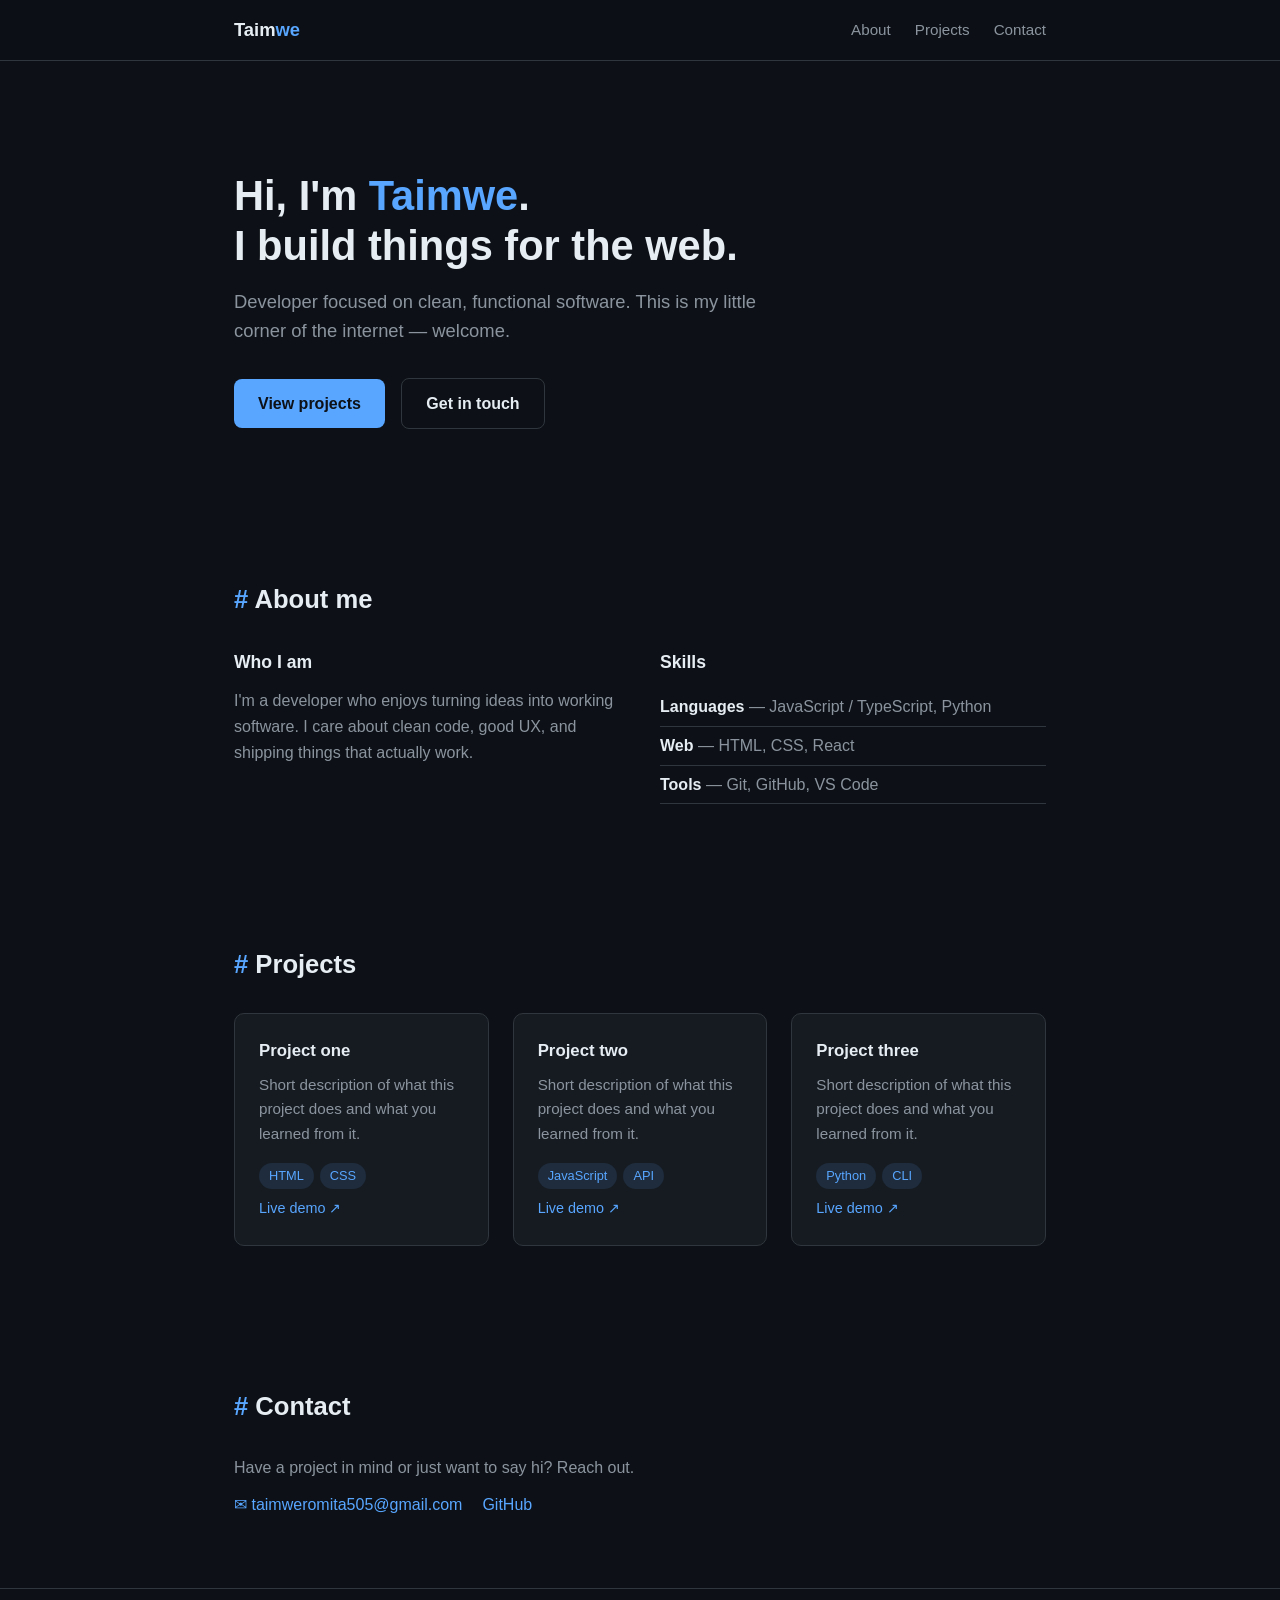
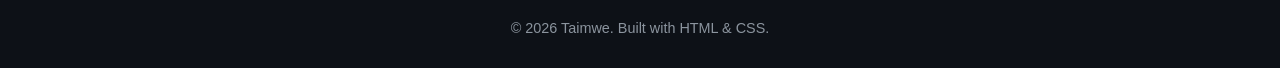
==== index.html @ 0983072d "Fix GitHub profile link and docs for actual account" ====
<!DOCTYPE html>
<html lang="en">
<head>
  <meta charset="UTF-8">
  <meta name="viewport" content="width=device-width, initial-scale=1.0">
  <title>Taimwe — Developer Portfolio</title>
  <meta name="description" content="Portfolio of Taimwe, a developer.">
  <style>
    :root {
      --bg: #0d1117;
      --bg-soft: #161b22;
      --fg: #e6edf3;
      --muted: #8b949e;
      --accent: #58a6ff;
      --border: #30363d;
    }
    * { margin: 0; padding: 0; box-sizing: border-box; }
    html { scroll-behavior: smooth; }
    body {
      background: var(--bg);
      color: var(--fg);
      font-family: -apple-system, BlinkMacSystemFont, "Segoe UI", Roboto, Helvetica, Arial, sans-serif;
      line-height: 1.6;
    }
    .container { max-width: 860px; margin: 0 auto; padding: 0 24px; }

    /* Nav */
    nav {
      position: sticky; top: 0; z-index: 10;
      background: rgba(13, 17, 23, 0.85);
      backdrop-filter: blur(8px);
      border-bottom: 1px solid var(--border);
    }
    nav .container { display: flex; align-items: center; justify-content: space-between; height: 60px; }
    .logo { font-weight: 700; font-size: 1.15rem; color: var(--fg); text-decoration: none; }
    .logo span { color: var(--accent); }
    nav ul { list-style: none; display: flex; gap: 24px; }
    nav a { color: var(--muted); text-decoration: none; font-size: 0.95rem; transition: color 0.2s; }
    nav a:hover { color: var(--fg); }

    /* Hero */
    header.hero { padding: 110px 0 80px; }
    .hero h1 { font-size: 2.6rem; line-height: 1.2; margin-bottom: 16px; }
    .hero h1 span { color: var(--accent); }
    .hero p { color: var(--muted); font-size: 1.15rem; max-width: 560px; margin-bottom: 32px; }
    .btn {
      display: inline-block; padding: 12px 24px; border-radius: 8px;
      text-decoration: none; font-weight: 600; transition: all 0.2s;
    }
    .btn-primary { background: var(--accent); color: #0d1117; }
    .btn-primary:hover { background: #79c0ff; }
    .btn-ghost { border: 1px solid var(--border); color: var(--fg); margin-left: 12px; }
    .btn-ghost:hover { border-color: var(--muted); }

    /* Sections */
    section { padding: 70px 0; }
    section h2 { font-size: 1.6rem; margin-bottom: 28px; }
    section h2 span { color: var(--accent); }
    .muted { color: var(--muted); }

    .about-grid { display: grid; grid-template-columns: 1fr 1fr; gap: 40px; }
    .about-grid h3 { font-size: 1.1rem; margin-bottom: 12px; }
    .about-grid ul { list-style: none; }
    .about-grid li { padding: 6px 0; border-bottom: 1px solid var(--border); color: var(--muted); }
    .about-grid li b { color: var(--fg); font-weight: 600; }

    /* Projects */
    .projects { display: grid; grid-template-columns: repeat(auto-fit, minmax(250px, 1fr)); gap: 24px; }
    .card {
      background: var(--bg-soft); border: 1px solid var(--border);
      border-radius: 10px; padding: 24px; transition: border-color 0.2s, transform 0.2s;
    }
    .card:hover { border-color: var(--accent); transform: translateY(-3px); }
    .card h3 { margin-bottom: 8px; font-size: 1.05rem; }
    .card p { color: var(--muted); font-size: 0.95rem; margin-bottom: 16px; }
    .tag {
      display: inline-block; padding: 3px 10px; margin: 0 6px 6px 0;
      background: rgba(88, 166, 255, 0.12); color: var(--accent);
      border-radius: 999px; font-size: 0.8rem;
    }
    .card a { color: var(--accent); text-decoration: none; font-size: 0.9rem; }
    .card a:hover { text-decoration: underline; }

    /* Contact */
    .contact-links { display: flex; flex-wrap: wrap; gap: 20px; margin-top: 8px; }
    .contact-links a { color: var(--accent); text-decoration: none; }
    .contact-links a:hover { text-decoration: underline; }

    footer { border-top: 1px solid var(--border); padding: 28px 0; text-align: center; color: var(--muted); font-size: 0.9rem; }

    @media (max-width: 640px) {
      .hero h1 { font-size: 2rem; }
      .about-grid { grid-template-columns: 1fr; }
      nav ul { gap: 16px; }
    }
  </style>
</head>
<body>

  <nav>
    <div class="container">
      <a class="logo" href="#">Taim<span>we</span></a>
      <ul>
        <li><a href="#about">About</a></li>
        <li><a href="#projects">Projects</a></li>
        <li><a href="#contact">Contact</a></li>
      </ul>
    </div>
  </nav>

  <header class="hero">
    <div class="container">
      <h1>Hi, I'm <span>Taimwe</span>.<br>I build things for the web.</h1>
      <p>Developer focused on clean, functional software. This is my little corner of the internet — welcome.</p>
      <a class="btn btn-primary" href="#projects">View projects</a>
      <a class="btn btn-ghost" href="#contact">Get in touch</a>
    </div>
  </header>

  <section id="about">
    <div class="container">
      <h2><span>#</span> About me</h2>
      <div class="about-grid">
        <div>
          <h3>Who I am</h3>
          <!-- TODO: replace with a short intro about yourself -->
          <p class="muted">I'm a developer who enjoys turning ideas into working software. I care about clean code, good UX, and shipping things that actually work.</p>
        </div>
        <div>
          <h3>Skills</h3>
          <!-- TODO: replace with your real skills -->
          <ul>
            <li><b>Languages</b> — JavaScript / TypeScript, Python</li>
            <li><b>Web</b> — HTML, CSS, React</li>
            <li><b>Tools</b> — Git, GitHub, VS Code</li>
          </ul>
        </div>
      </div>
    </div>
  </section>

  <section id="projects">
    <div class="container">
      <h2><span>#</span> Projects</h2>
      <div class="projects">
        <!-- TODO: replace with your real projects -->
        <div class="card">
          <h3>Project one</h3>
          <p>Short description of what this project does and what you learned from it.</p>
          <div><span class="tag">HTML</span><span class="tag">CSS</span></div>
          <a href="#" target="_blank">Live demo ↗</a>
        </div>
        <div class="card">
          <h3>Project two</h3>
          <p>Short description of what this project does and what you learned from it.</p>
          <div><span class="tag">JavaScript</span><span class="tag">API</span></div>
          <a href="#" target="_blank">Live demo ↗</a>
        </div>
        <div class="card">
          <h3>Project three</h3>
          <p>Short description of what this project does and what you learned from it.</p>
          <div><span class="tag">Python</span><span class="tag">CLI</span></div>
          <a href="#" target="_blank">Live demo ↗</a>
        </div>
      </div>
    </div>
  </section>

  <section id="contact">
    <div class="container">
      <h2><span>#</span> Contact</h2>
      <p class="muted" style="margin-bottom: 12px;">Have a project in mind or just want to say hi? Reach out.</p>
      <div class="contact-links">
        <a href="mailto:taimweromita505@gmail.com">✉ taimweromita505@gmail.com</a>
        <a href="https://github.com/taimweromita505-source" target="_blank">GitHub</a>
      </div>
    </div>
  </section>

  <footer>
    <div class="container">© <span id="year"></span> Taimwe. Built with HTML & CSS.</div>
  </footer>

  <script>
    document.getElementById("year").textContent = new Date().getFullYear();
  </script>
</body>
</html>
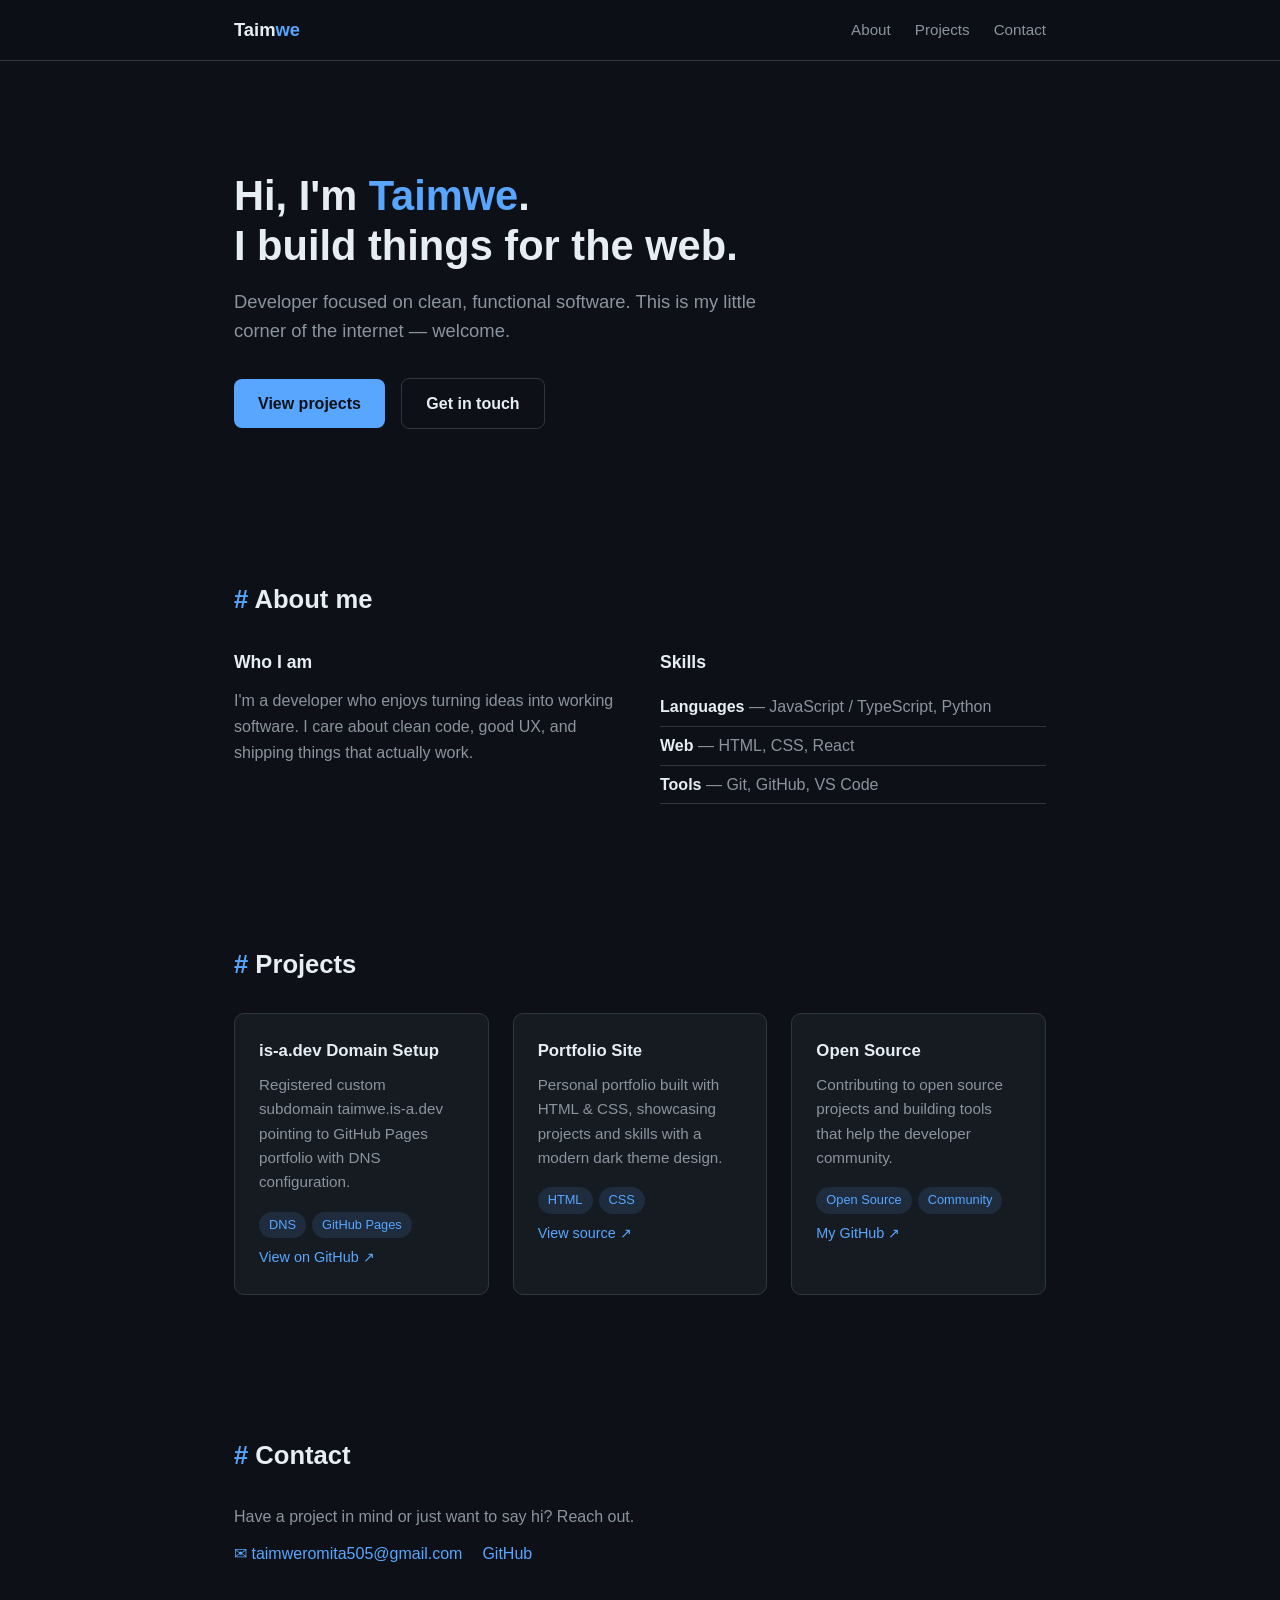
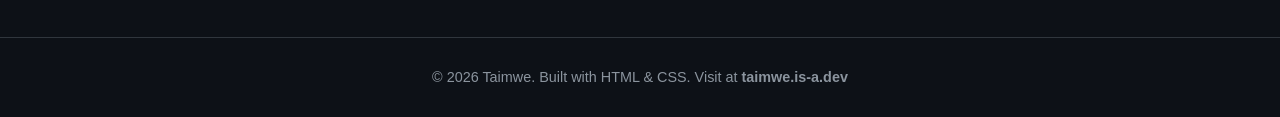
==== commit b4cca7ff: "Update portfolio with personalized content and projects" ====
--- a/index.html
+++ b/index.html
@@ -123,12 +123,10 @@
       <div class="about-grid">
         <div>
           <h3>Who I am</h3>
-          <!-- TODO: replace with a short intro about yourself -->
           <p class="muted">I'm a developer who enjoys turning ideas into working software. I care about clean code, good UX, and shipping things that actually work.</p>
         </div>
         <div>
           <h3>Skills</h3>
-          <!-- TODO: replace with your real skills -->
           <ul>
             <li><b>Languages</b> — JavaScript / TypeScript, Python</li>
             <li><b>Web</b> — HTML, CSS, React</li>
@@ -143,24 +141,23 @@
     <div class="container">
       <h2><span>#</span> Projects</h2>
       <div class="projects">
-        <!-- TODO: replace with your real projects -->
         <div class="card">
-          <h3>Project one</h3>
-          <p>Short description of what this project does and what you learned from it.</p>
-          <div><span class="tag">HTML</span><span class="tag">CSS</span></div>
-          <a href="#" target="_blank">Live demo ↗</a>
+          <h3>is-a.dev Domain Setup</h3>
+          <p>Registered custom subdomain taimwe.is-a.dev pointing to GitHub Pages portfolio with DNS configuration.</p>
+          <div><span class="tag">DNS</span><span class="tag">GitHub Pages</span></div>
+          <a href="https://github.com/is-a-dev/register" target="_blank">View on GitHub ↗</a>
         </div>
         <div class="card">
-          <h3>Project two</h3>
-          <p>Short description of what this project does and what you learned from it.</p>
-          <div><span class="tag">JavaScript</span><span class="tag">API</span></div>
-          <a href="#" target="_blank">Live demo ↗</a>
+          <h3>Portfolio Site</h3>
+          <p>Personal portfolio built with HTML & CSS, showcasing projects and skills with a modern dark theme design.</p>
+          <div><span class="tag">HTML</span><span class="tag">CSS</span></div>
+          <a href="https://github.com/taimweromita505-source/taimweromita505-source.github.io" target="_blank">View source ↗</a>
         </div>
         <div class="card">
-          <h3>Project three</h3>
-          <p>Short description of what this project does and what you learned from it.</p>
-          <div><span class="tag">Python</span><span class="tag">CLI</span></div>
-          <a href="#" target="_blank">Live demo ↗</a>
+          <h3>Open Source</h3>
+          <p>Contributing to open source projects and building tools that help the developer community.</p>
+          <div><span class="tag">Open Source</span><span class="tag">Community</span></div>
+          <a href="https://github.com/taimweromita505-source" target="_blank">My GitHub ↗</a>
         </div>
       </div>
     </div>
@@ -178,7 +175,7 @@
   </section>
 
   <footer>
-    <div class="container">© <span id="year"></span> Taimwe. Built with HTML & CSS.</div>
+    <div class="container">© <span id="year"></span> Taimwe. Built with HTML & CSS. Visit at <strong>taimwe.is-a.dev</strong></div>
   </footer>
 
   <script>
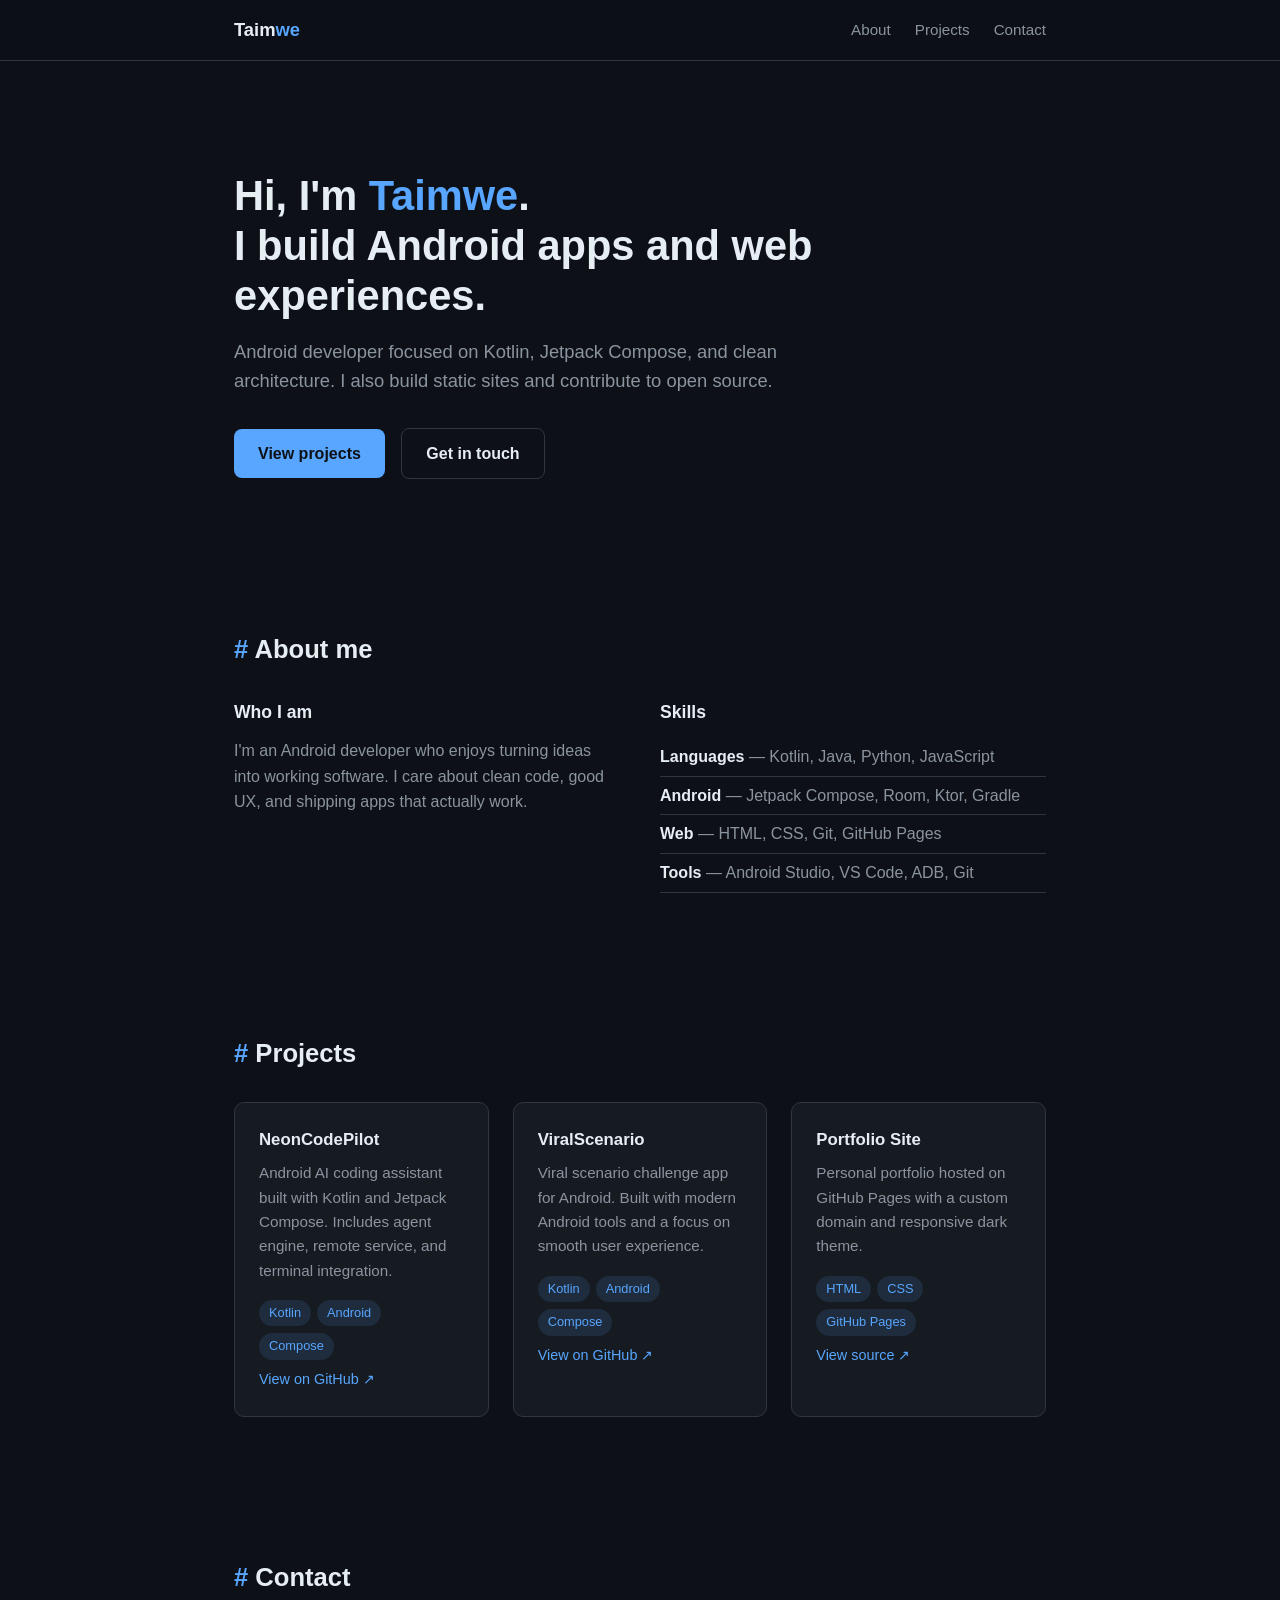
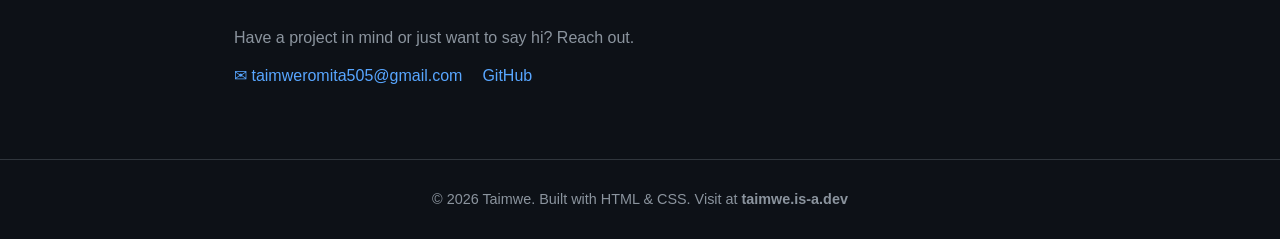
==== commit d5dd5673: "Update portfolio with real content" ====
--- a/index.html
+++ b/index.html
@@ -4,7 +4,7 @@
   <meta charset="UTF-8">
   <meta name="viewport" content="width=device-width, initial-scale=1.0">
   <title>Taimwe — Developer Portfolio</title>
-  <meta name="description" content="Portfolio of Taimwe, a developer.">
+  <meta name="description" content="Portfolio of Taimwe, an Android and web developer.">
   <style>
     :root {
       --bg: #0d1117;
@@ -110,8 +110,8 @@
 
   <header class="hero">
     <div class="container">
-      <h1>Hi, I'm <span>Taimwe</span>.<br>I build things for the web.</h1>
-      <p>Developer focused on clean, functional software. This is my little corner of the internet — welcome.</p>
+      <h1>Hi, I'm <span>Taimwe</span>.<br>I build Android apps and web experiences.</h1>
+      <p>Android developer focused on Kotlin, Jetpack Compose, and clean architecture. I also build static sites and contribute to open source.</p>
       <a class="btn btn-primary" href="#projects">View projects</a>
       <a class="btn btn-ghost" href="#contact">Get in touch</a>
     </div>
@@ -123,14 +123,15 @@
       <div class="about-grid">
         <div>
           <h3>Who I am</h3>
-          <p class="muted">I'm a developer who enjoys turning ideas into working software. I care about clean code, good UX, and shipping things that actually work.</p>
+          <p class="muted">I'm an Android developer who enjoys turning ideas into working software. I care about clean code, good UX, and shipping apps that actually work.</p>
         </div>
         <div>
           <h3>Skills</h3>
           <ul>
-            <li><b>Languages</b> — JavaScript / TypeScript, Python</li>
-            <li><b>Web</b> — HTML, CSS, React</li>
-            <li><b>Tools</b> — Git, GitHub, VS Code</li>
+            <li><b>Languages</b> — Kotlin, Java, Python, JavaScript</li>
+            <li><b>Android</b> — Jetpack Compose, Room, Ktor, Gradle</li>
+            <li><b>Web</b> — HTML, CSS, Git, GitHub Pages</li>
+            <li><b>Tools</b> — Android Studio, VS Code, ADB, Git</li>
           </ul>
         </div>
       </div>
@@ -142,22 +143,22 @@
       <h2><span>#</span> Projects</h2>
       <div class="projects">
         <div class="card">
-          <h3>is-a.dev Domain Setup</h3>
-          <p>Registered custom subdomain taimwe.is-a.dev pointing to GitHub Pages portfolio with DNS configuration.</p>
-          <div><span class="tag">DNS</span><span class="tag">GitHub Pages</span></div>
-          <a href="https://github.com/is-a-dev/register" target="_blank">View on GitHub ↗</a>
+          <h3>NeonCodePilot</h3>
+          <p>Android AI coding assistant built with Kotlin and Jetpack Compose. Includes agent engine, remote service, and terminal integration.</p>
+          <div><span class="tag">Kotlin</span><span class="tag">Android</span><span class="tag">Compose</span></div>
+          <a href="https://github.com/taimweromita505-source/NeonCodePilot" target="_blank">View on GitHub ↗</a>
+        </div>
+        <div class="card">
+          <h3>ViralScenario</h3>
+          <p>Viral scenario challenge app for Android. Built with modern Android tools and a focus on smooth user experience.</p>
+          <div><span class="tag">Kotlin</span><span class="tag">Android</span><span class="tag">Compose</span></div>
+          <a href="https://github.com/taimweromita505-source/ViralScenario" target="_blank">View on GitHub ↗</a>
         </div>
         <div class="card">
           <h3>Portfolio Site</h3>
-          <p>Personal portfolio built with HTML & CSS, showcasing projects and skills with a modern dark theme design.</p>
-          <div><span class="tag">HTML</span><span class="tag">CSS</span></div>
+          <p>Personal portfolio hosted on GitHub Pages with a custom domain and responsive dark theme.</p>
+          <div><span class="tag">HTML</span><span class="tag">CSS</span><span class="tag">GitHub Pages</span></div>
           <a href="https://github.com/taimweromita505-source/taimweromita505-source.github.io" target="_blank">View source ↗</a>
-        </div>
-        <div class="card">
-          <h3>Open Source</h3>
-          <p>Contributing to open source projects and building tools that help the developer community.</p>
-          <div><span class="tag">Open Source</span><span class="tag">Community</span></div>
-          <a href="https://github.com/taimweromita505-source" target="_blank">My GitHub ↗</a>
         </div>
       </div>
     </div>
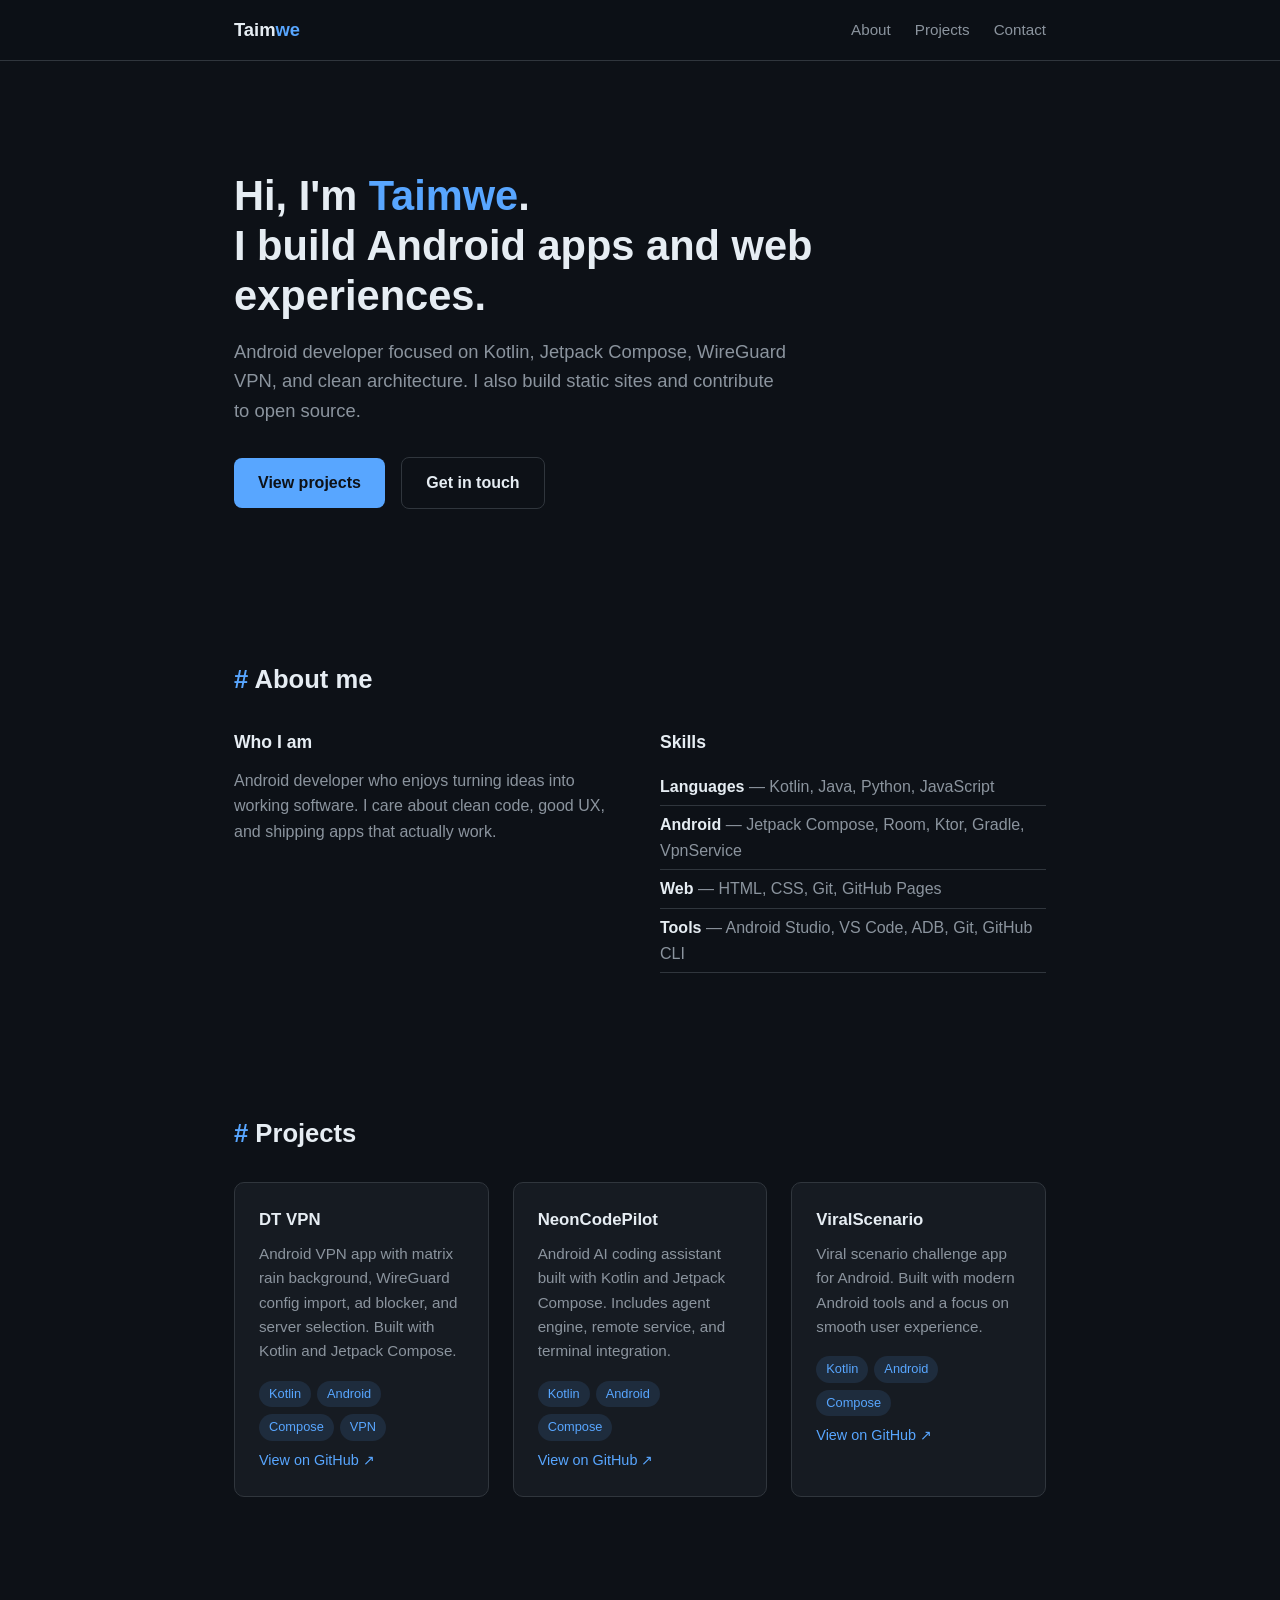
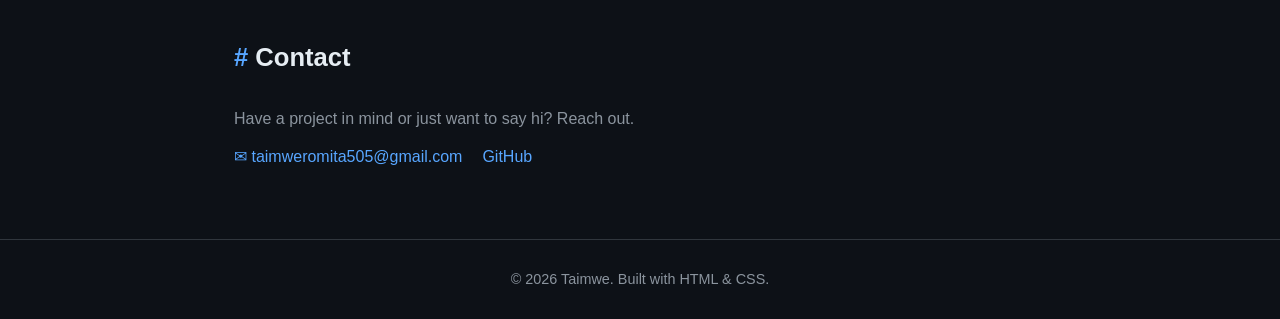
==== commit 47dcc144: "Update index.html with real projects and info" ====
--- a/index.html
+++ b/index.html
@@ -4,7 +4,7 @@
   <meta charset="UTF-8">
   <meta name="viewport" content="width=device-width, initial-scale=1.0">
   <title>Taimwe — Developer Portfolio</title>
-  <meta name="description" content="Portfolio of Taimwe, an Android and web developer.">
+  <meta name="description" content="Portfolio of Taimwe, an Android developer focused on Kotlin, Jetpack Compose, and modern Android apps.">
   <style>
     :root {
       --bg: #0d1117;
@@ -24,7 +24,6 @@
     }
     .container { max-width: 860px; margin: 0 auto; padding: 0 24px; }
 
-    /* Nav */
     nav {
       position: sticky; top: 0; z-index: 10;
       background: rgba(13, 17, 23, 0.85);
@@ -38,7 +37,6 @@
     nav a { color: var(--muted); text-decoration: none; font-size: 0.95rem; transition: color 0.2s; }
     nav a:hover { color: var(--fg); }
 
-    /* Hero */
     header.hero { padding: 110px 0 80px; }
     .hero h1 { font-size: 2.6rem; line-height: 1.2; margin-bottom: 16px; }
     .hero h1 span { color: var(--accent); }
@@ -52,7 +50,6 @@
     .btn-ghost { border: 1px solid var(--border); color: var(--fg); margin-left: 12px; }
     .btn-ghost:hover { border-color: var(--muted); }
 
-    /* Sections */
     section { padding: 70px 0; }
     section h2 { font-size: 1.6rem; margin-bottom: 28px; }
     section h2 span { color: var(--accent); }
@@ -64,7 +61,6 @@
     .about-grid li { padding: 6px 0; border-bottom: 1px solid var(--border); color: var(--muted); }
     .about-grid li b { color: var(--fg); font-weight: 600; }
 
-    /* Projects */
     .projects { display: grid; grid-template-columns: repeat(auto-fit, minmax(250px, 1fr)); gap: 24px; }
     .card {
       background: var(--bg-soft); border: 1px solid var(--border);
@@ -81,7 +77,6 @@
     .card a { color: var(--accent); text-decoration: none; font-size: 0.9rem; }
     .card a:hover { text-decoration: underline; }
 
-    /* Contact */
     .contact-links { display: flex; flex-wrap: wrap; gap: 20px; margin-top: 8px; }
     .contact-links a { color: var(--accent); text-decoration: none; }
     .contact-links a:hover { text-decoration: underline; }
@@ -111,7 +106,7 @@
   <header class="hero">
     <div class="container">
       <h1>Hi, I'm <span>Taimwe</span>.<br>I build Android apps and web experiences.</h1>
-      <p>Android developer focused on Kotlin, Jetpack Compose, and clean architecture. I also build static sites and contribute to open source.</p>
+      <p>Android developer focused on Kotlin, Jetpack Compose, WireGuard VPN, and clean architecture. I also build static sites and contribute to open source.</p>
       <a class="btn btn-primary" href="#projects">View projects</a>
       <a class="btn btn-ghost" href="#contact">Get in touch</a>
     </div>
@@ -123,15 +118,15 @@
       <div class="about-grid">
         <div>
           <h3>Who I am</h3>
-          <p class="muted">I'm an Android developer who enjoys turning ideas into working software. I care about clean code, good UX, and shipping apps that actually work.</p>
+          <p class="muted">Android developer who enjoys turning ideas into working software. I care about clean code, good UX, and shipping apps that actually work.</p>
         </div>
         <div>
           <h3>Skills</h3>
           <ul>
             <li><b>Languages</b> — Kotlin, Java, Python, JavaScript</li>
-            <li><b>Android</b> — Jetpack Compose, Room, Ktor, Gradle</li>
+            <li><b>Android</b> — Jetpack Compose, Room, Ktor, Gradle, VpnService</li>
             <li><b>Web</b> — HTML, CSS, Git, GitHub Pages</li>
-            <li><b>Tools</b> — Android Studio, VS Code, ADB, Git</li>
+            <li><b>Tools</b> — Android Studio, VS Code, ADB, Git, GitHub CLI</li>
           </ul>
         </div>
       </div>
@@ -143,6 +138,12 @@
       <h2><span>#</span> Projects</h2>
       <div class="projects">
         <div class="card">
+          <h3>DT VPN</h3>
+          <p>Android VPN app with matrix rain background, WireGuard config import, ad blocker, and server selection. Built with Kotlin and Jetpack Compose.</p>
+          <div><span class="tag">Kotlin</span><span class="tag">Android</span><span class="tag">Compose</span><span class="tag">VPN</span></div>
+          <a href="https://github.com/taimweromita505-source/dt-vpn" target="_blank">View on GitHub ↗</a>
+        </div>
+        <div class="card">
           <h3>NeonCodePilot</h3>
           <p>Android AI coding assistant built with Kotlin and Jetpack Compose. Includes agent engine, remote service, and terminal integration.</p>
           <div><span class="tag">Kotlin</span><span class="tag">Android</span><span class="tag">Compose</span></div>
@@ -153,12 +154,6 @@
           <p>Viral scenario challenge app for Android. Built with modern Android tools and a focus on smooth user experience.</p>
           <div><span class="tag">Kotlin</span><span class="tag">Android</span><span class="tag">Compose</span></div>
           <a href="https://github.com/taimweromita505-source/ViralScenario" target="_blank">View on GitHub ↗</a>
-        </div>
-        <div class="card">
-          <h3>Portfolio Site</h3>
-          <p>Personal portfolio hosted on GitHub Pages with a custom domain and responsive dark theme.</p>
-          <div><span class="tag">HTML</span><span class="tag">CSS</span><span class="tag">GitHub Pages</span></div>
-          <a href="https://github.com/taimweromita505-source/taimweromita505-source.github.io" target="_blank">View source ↗</a>
         </div>
       </div>
     </div>
@@ -176,11 +171,11 @@
   </section>
 
   <footer>
-    <div class="container">© <span id="year"></span> Taimwe. Built with HTML & CSS. Visit at <strong>taimwe.is-a.dev</strong></div>
+    <div class="container">© <span id="year"></span> Taimwe. Built with HTML & CSS.</div>
   </footer>
 
   <script>
     document.getElementById("year").textContent = new Date().getFullYear();
   </script>
 </body>
-</html>
+</html>
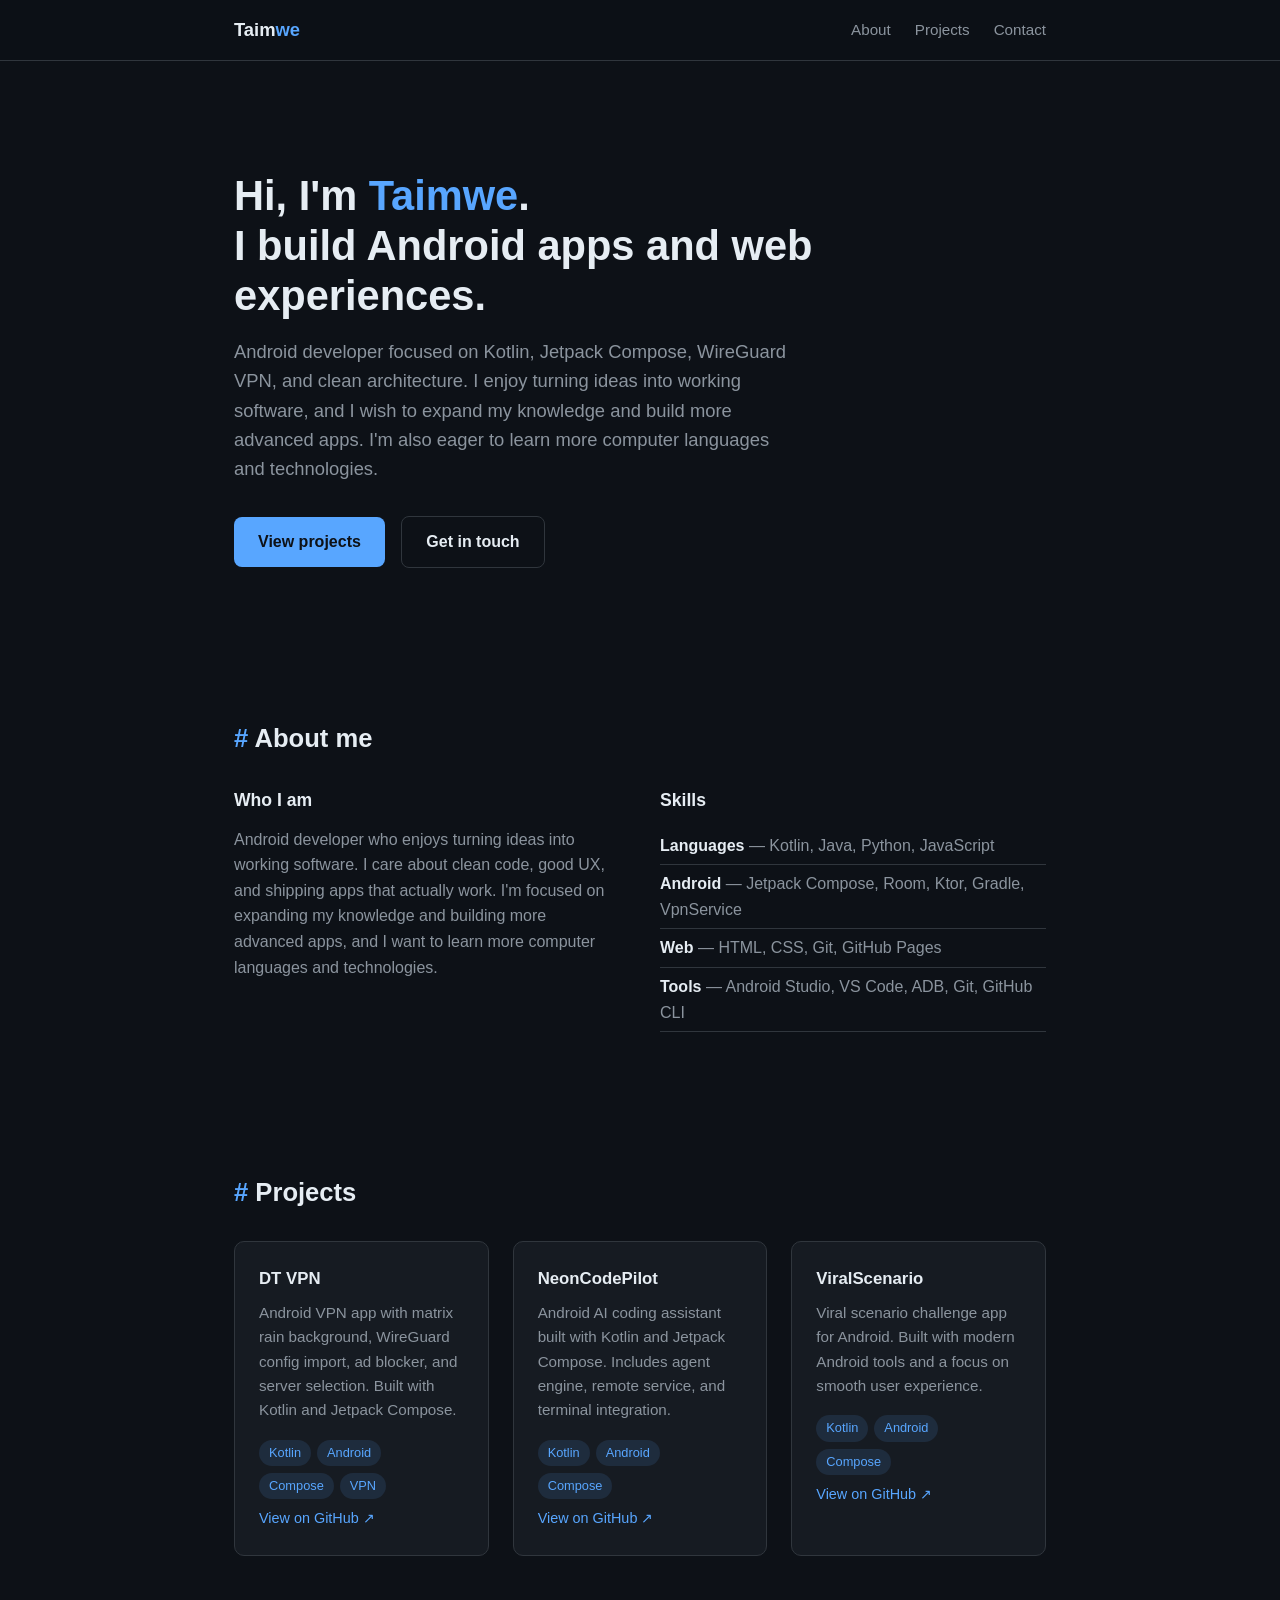
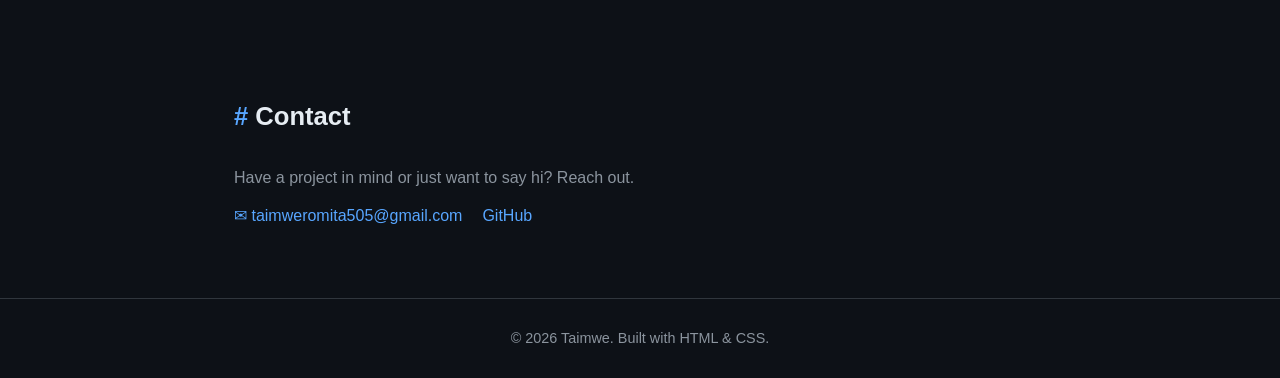
==== commit 60d55ced: "Update index.html with learning goals" ====
--- a/index.html
+++ b/index.html
@@ -106,7 +106,7 @@
   <header class="hero">
     <div class="container">
       <h1>Hi, I'm <span>Taimwe</span>.<br>I build Android apps and web experiences.</h1>
-      <p>Android developer focused on Kotlin, Jetpack Compose, WireGuard VPN, and clean architecture. I also build static sites and contribute to open source.</p>
+      <p>Android developer focused on Kotlin, Jetpack Compose, WireGuard VPN, and clean architecture. I enjoy turning ideas into working software, and I wish to expand my knowledge and build more advanced apps. I'm also eager to learn more computer languages and technologies.</p>
       <a class="btn btn-primary" href="#projects">View projects</a>
       <a class="btn btn-ghost" href="#contact">Get in touch</a>
     </div>
@@ -118,7 +118,7 @@
       <div class="about-grid">
         <div>
           <h3>Who I am</h3>
-          <p class="muted">Android developer who enjoys turning ideas into working software. I care about clean code, good UX, and shipping apps that actually work.</p>
+          <p class="muted">Android developer who enjoys turning ideas into working software. I care about clean code, good UX, and shipping apps that actually work. I'm focused on expanding my knowledge and building more advanced apps, and I want to learn more computer languages and technologies.</p>
         </div>
         <div>
           <h3>Skills</h3>
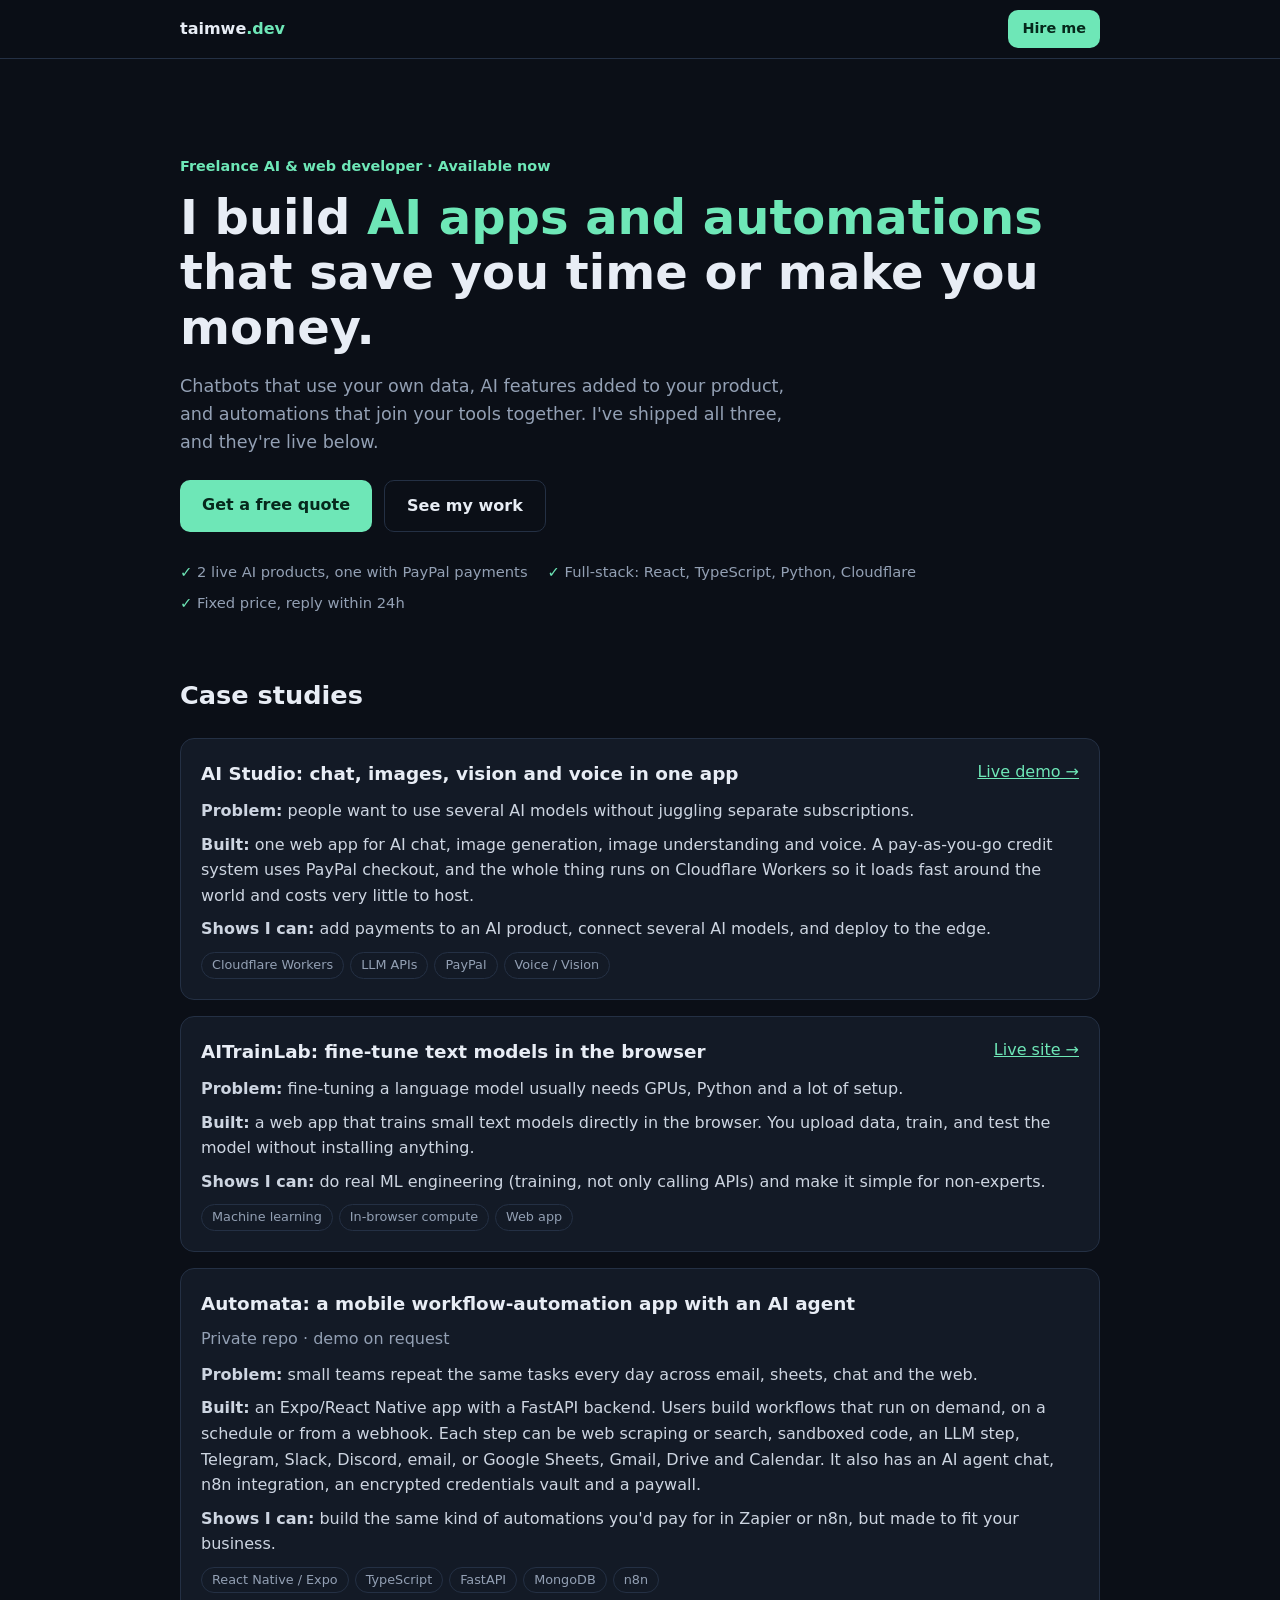
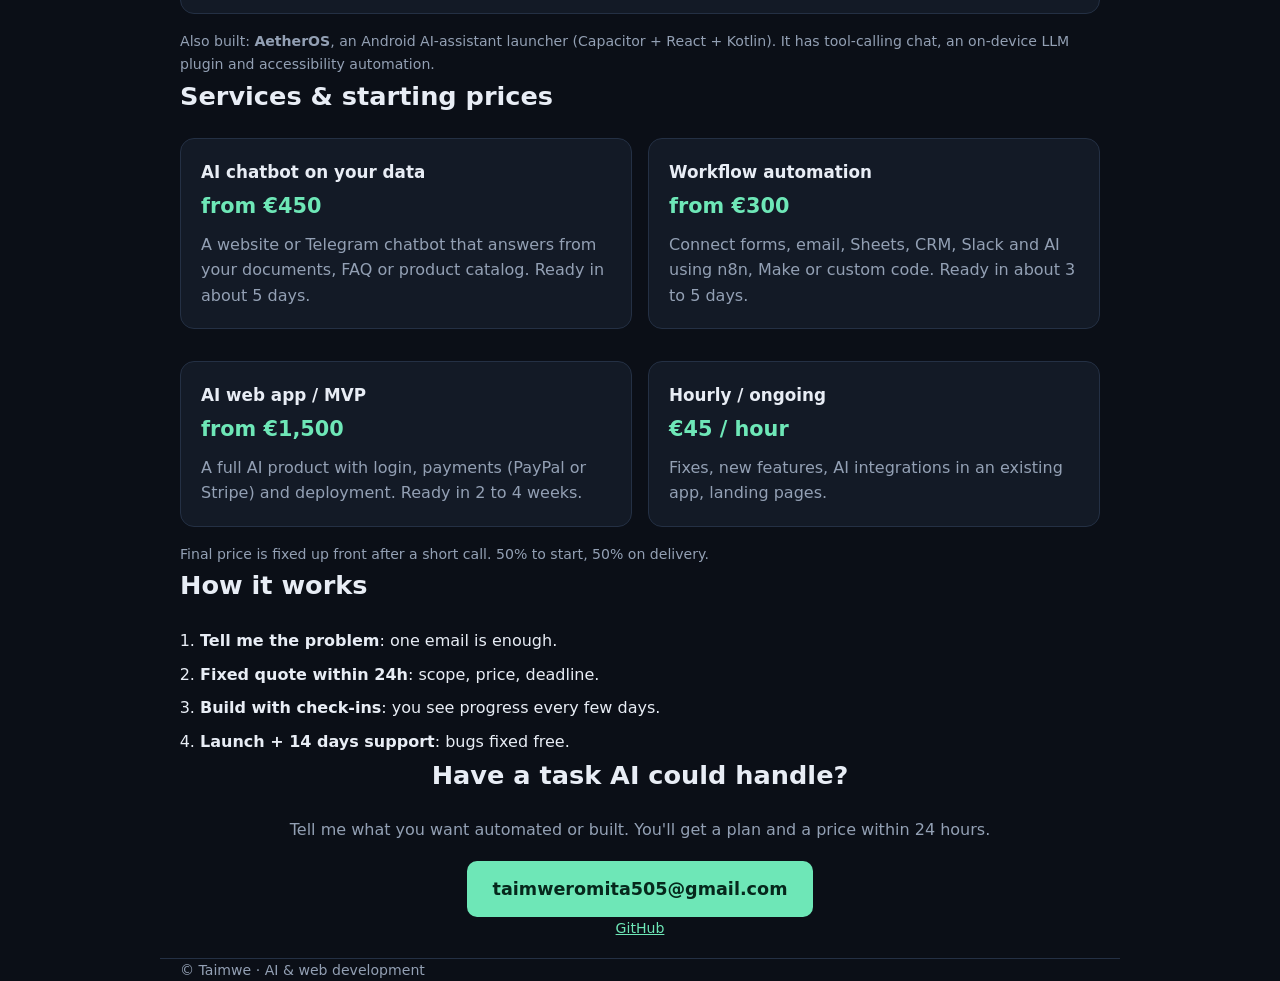
==== commit 5eccf69f: "New hire-me portfolio: AI apps and automations" ====
--- a/index.html
+++ b/index.html
@@ -1,181 +1,73 @@
 <!DOCTYPE html>
 <html lang="en">
 <head>
-  <meta charset="UTF-8">
-  <meta name="viewport" content="width=device-width, initial-scale=1.0">
-  <title>Taimwe — Developer Portfolio</title>
-  <meta name="description" content="Portfolio of Taimwe, an Android developer focused on Kotlin, Jetpack Compose, and modern Android apps.">
-  <style>
-    :root {
-      --bg: #0d1117;
-      --bg-soft: #161b22;
-      --fg: #e6edf3;
-      --muted: #8b949e;
-      --accent: #58a6ff;
-      --border: #30363d;
-    }
-    * { margin: 0; padding: 0; box-sizing: border-box; }
-    html { scroll-behavior: smooth; }
-    body {
-      background: var(--bg);
-      color: var(--fg);
-      font-family: -apple-system, BlinkMacSystemFont, "Segoe UI", Roboto, Helvetica, Arial, sans-serif;
-      line-height: 1.6;
-    }
-    .container { max-width: 860px; margin: 0 auto; padding: 0 24px; }
-
-    nav {
-      position: sticky; top: 0; z-index: 10;
-      background: rgba(13, 17, 23, 0.85);
-      backdrop-filter: blur(8px);
-      border-bottom: 1px solid var(--border);
-    }
-    nav .container { display: flex; align-items: center; justify-content: space-between; height: 60px; }
-    .logo { font-weight: 700; font-size: 1.15rem; color: var(--fg); text-decoration: none; }
-    .logo span { color: var(--accent); }
-    nav ul { list-style: none; display: flex; gap: 24px; }
-    nav a { color: var(--muted); text-decoration: none; font-size: 0.95rem; transition: color 0.2s; }
-    nav a:hover { color: var(--fg); }
-
-    header.hero { padding: 110px 0 80px; }
-    .hero h1 { font-size: 2.6rem; line-height: 1.2; margin-bottom: 16px; }
-    .hero h1 span { color: var(--accent); }
-    .hero p { color: var(--muted); font-size: 1.15rem; max-width: 560px; margin-bottom: 32px; }
-    .btn {
-      display: inline-block; padding: 12px 24px; border-radius: 8px;
-      text-decoration: none; font-weight: 600; transition: all 0.2s;
-    }
-    .btn-primary { background: var(--accent); color: #0d1117; }
-    .btn-primary:hover { background: #79c0ff; }
-    .btn-ghost { border: 1px solid var(--border); color: var(--fg); margin-left: 12px; }
-    .btn-ghost:hover { border-color: var(--muted); }
-
-    section { padding: 70px 0; }
-    section h2 { font-size: 1.6rem; margin-bottom: 28px; }
-    section h2 span { color: var(--accent); }
-    .muted { color: var(--muted); }
-
-    .about-grid { display: grid; grid-template-columns: 1fr 1fr; gap: 40px; }
-    .about-grid h3 { font-size: 1.1rem; margin-bottom: 12px; }
-    .about-grid ul { list-style: none; }
-    .about-grid li { padding: 6px 0; border-bottom: 1px solid var(--border); color: var(--muted); }
-    .about-grid li b { color: var(--fg); font-weight: 600; }
-
-    .projects { display: grid; grid-template-columns: repeat(auto-fit, minmax(250px, 1fr)); gap: 24px; }
-    .card {
-      background: var(--bg-soft); border: 1px solid var(--border);
-      border-radius: 10px; padding: 24px; transition: border-color 0.2s, transform 0.2s;
-    }
-    .card:hover { border-color: var(--accent); transform: translateY(-3px); }
-    .card h3 { margin-bottom: 8px; font-size: 1.05rem; }
-    .card p { color: var(--muted); font-size: 0.95rem; margin-bottom: 16px; }
-    .tag {
-      display: inline-block; padding: 3px 10px; margin: 0 6px 6px 0;
-      background: rgba(88, 166, 255, 0.12); color: var(--accent);
-      border-radius: 999px; font-size: 0.8rem;
-    }
-    .card a { color: var(--accent); text-decoration: none; font-size: 0.9rem; }
-    .card a:hover { text-decoration: underline; }
-
-    .contact-links { display: flex; flex-wrap: wrap; gap: 20px; margin-top: 8px; }
-    .contact-links a { color: var(--accent); text-decoration: none; }
-    .contact-links a:hover { text-decoration: underline; }
-
-    footer { border-top: 1px solid var(--border); padding: 28px 0; text-align: center; color: var(--muted); font-size: 0.9rem; }
-
-    @media (max-width: 640px) {
-      .hero h1 { font-size: 2rem; }
-      .about-grid { grid-template-columns: 1fr; }
-      nav ul { gap: 16px; }
-    }
-  </style>
+<meta charset="UTF-8">
+<meta name="viewport" content="width=device-width, initial-scale=1">
+<title>Taimwe — I build AI apps and automations</title>
+<meta name="description" content="Freelance AI and web developer. AI chatbots, AI-powered web apps, and workflow automations, delivered fast. Available for hire.">
+<meta property="og:title" content="Taimwe — I build AI apps and automations">
+<meta property="og:description" content="AI chatbots, AI web apps, and automations that save your team hours. Fixed prices, fast delivery.">
+<link rel="stylesheet" href="style.css">
 </head>
 <body>
+<nav><div class="wrap nav"><a href="#" class="logo">taimwe<span>.dev</span></a><a class="btn sm" href="#contact">Hire me</a></div></nav>
 
-  <nav>
-    <div class="container">
-      <a class="logo" href="#">Taim<span>we</span></a>
-      <ul>
-        <li><a href="#about">About</a></li>
-        <li><a href="#projects">Projects</a></li>
-        <li><a href="#contact">Contact</a></li>
-      </ul>
-    </div>
-  </nav>
+<header class="wrap hero">
+  <p class="tag">Freelance AI &amp; web developer · Available now</p>
+  <h1>I build <span>AI apps and automations</span> that save you time or make you money.</h1>
+  <p class="lead">Chatbots that use your own data, AI features added to your product, and automations that join your tools together. I've shipped all three, and they're live below.</p>
+  <div class="cta"><a class="btn" href="mailto:taimweromita505@gmail.com?subject=Project%20inquiry">Get a free quote</a><a class="btn ghost" href="#work">See my work</a></div>
+  <ul class="proof"><li>2 live AI products, one with PayPal payments</li><li>Full-stack: React, TypeScript, Python, Cloudflare</li><li>Fixed price, reply within 24h</li></ul>
+</header>
 
-  <header class="hero">
-    <div class="container">
-      <h1>Hi, I'm <span>Taimwe</span>.<br>I build Android apps and web experiences.</h1>
-      <p>Android developer focused on Kotlin, Jetpack Compose, WireGuard VPN, and clean architecture. I enjoy turning ideas into working software, and I wish to expand my knowledge and build more advanced apps. I'm also eager to learn more computer languages and technologies.</p>
-      <a class="btn btn-primary" href="#projects">View projects</a>
-      <a class="btn btn-ghost" href="#contact">Get in touch</a>
-    </div>
-  </header>
+<section id="work" class="wrap">
+  <h2>Case studies</h2>
+  <article class="case">
+    <div class="case-head"><h3>AI Studio: chat, images, vision and voice in one app</h3><a href="https://ai-video-production.taimweromita505.workers.dev" target="_blank" rel="noopener">Live demo →</a></div>
+    <p><b>Problem:</b> people want to use several AI models without juggling separate subscriptions.</p>
+    <p><b>Built:</b> one web app for AI chat, image generation, image understanding and voice. A pay-as-you-go credit system uses PayPal checkout, and the whole thing runs on Cloudflare Workers so it loads fast around the world and costs very little to host.</p>
+    <p><b>Shows I can:</b> add payments to an AI product, connect several AI models, and deploy to the edge.</p>
+    <ul class="chips"><li>Cloudflare Workers</li><li>LLM APIs</li><li>PayPal</li><li>Voice / Vision</li></ul>
+  </article>
+  <article class="case">
+    <div class="case-head"><h3>AITrainLab: fine-tune text models in the browser</h3><a href="https://aitrainlab.de" target="_blank" rel="noopener">Live site →</a></div>
+    <p><b>Problem:</b> fine-tuning a language model usually needs GPUs, Python and a lot of setup.</p>
+    <p><b>Built:</b> a web app that trains small text models directly in the browser. You upload data, train, and test the model without installing anything.</p>
+    <p><b>Shows I can:</b> do real ML engineering (training, not only calling APIs) and make it simple for non-experts.</p>
+    <ul class="chips"><li>Machine learning</li><li>In-browser compute</li><li>Web app</li></ul>
+  </article>
+  <article class="case">
+    <div class="case-head"><h3>Automata: a mobile workflow-automation app with an AI agent</h3><span class="muted">Private repo · demo on request</span></div>
+    <p><b>Problem:</b> small teams repeat the same tasks every day across email, sheets, chat and the web.</p>
+    <p><b>Built:</b> an Expo/React Native app with a FastAPI backend. Users build workflows that run on demand, on a schedule or from a webhook. Each step can be web scraping or search, sandboxed code, an LLM step, Telegram, Slack, Discord, email, or Google Sheets, Gmail, Drive and Calendar. It also has an AI agent chat, n8n integration, an encrypted credentials vault and a paywall.</p>
+    <p><b>Shows I can:</b> build the same kind of automations you'd pay for in Zapier or n8n, but made to fit your business.</p>
+    <ul class="chips"><li>React Native / Expo</li><li>TypeScript</li><li>FastAPI</li><li>MongoDB</li><li>n8n</li></ul>
+  </article>
+  <p class="muted small">Also built: <b>AetherOS</b>, an Android AI-assistant launcher (Capacitor + React + Kotlin). It has tool-calling chat, an on-device LLM plugin and accessibility automation.</p>
+</section>
 
-  <section id="about">
-    <div class="container">
-      <h2><span>#</span> About me</h2>
-      <div class="about-grid">
-        <div>
-          <h3>Who I am</h3>
-          <p class="muted">Android developer who enjoys turning ideas into working software. I care about clean code, good UX, and shipping apps that actually work. I'm focused on expanding my knowledge and building more advanced apps, and I want to learn more computer languages and technologies.</p>
-        </div>
-        <div>
-          <h3>Skills</h3>
-          <ul>
-            <li><b>Languages</b> — Kotlin, Java, Python, JavaScript</li>
-            <li><b>Android</b> — Jetpack Compose, Room, Ktor, Gradle, VpnService</li>
-            <li><b>Web</b> — HTML, CSS, Git, GitHub Pages</li>
-            <li><b>Tools</b> — Android Studio, VS Code, ADB, Git, GitHub CLI</li>
-          </ul>
-        </div>
-      </div>
-    </div>
-  </section>
+<section id="services" class="wrap">
+  <h2>Services &amp; starting prices</h2>
+  <div class="grid">
+    <div class="card"><h3>AI chatbot on your data</h3><p class="price">from €450</p><p>A website or Telegram chatbot that answers from your documents, FAQ or product catalog. Ready in about 5 days.</p></div>
+    <div class="card"><h3>Workflow automation</h3><p class="price">from €300</p><p>Connect forms, email, Sheets, CRM, Slack and AI using n8n, Make or custom code. Ready in about 3 to 5 days.</p></div>
+    <div class="card"><h3>AI web app / MVP</h3><p class="price">from €1,500</p><p>A full AI product with login, payments (PayPal or Stripe) and deployment. Ready in 2 to 4 weeks.</p></div>
+    <div class="card"><h3>Hourly / ongoing</h3><p class="price">€45 / hour</p><p>Fixes, new features, AI integrations in an existing app, landing pages.</p></div>
+  </div>
+  <p class="muted small">Final price is fixed up front after a short call. 50% to start, 50% on delivery.</p>
+</section>
 
-  <section id="projects">
-    <div class="container">
-      <h2><span>#</span> Projects</h2>
-      <div class="projects">
-        <div class="card">
-          <h3>DT VPN</h3>
-          <p>Android VPN app with matrix rain background, WireGuard config import, ad blocker, and server selection. Built with Kotlin and Jetpack Compose.</p>
-          <div><span class="tag">Kotlin</span><span class="tag">Android</span><span class="tag">Compose</span><span class="tag">VPN</span></div>
-          <a href="https://github.com/taimweromita505-source/dt-vpn" target="_blank">View on GitHub ↗</a>
-        </div>
-        <div class="card">
-          <h3>NeonCodePilot</h3>
-          <p>Android AI coding assistant built with Kotlin and Jetpack Compose. Includes agent engine, remote service, and terminal integration.</p>
-          <div><span class="tag">Kotlin</span><span class="tag">Android</span><span class="tag">Compose</span></div>
-          <a href="https://github.com/taimweromita505-source/NeonCodePilot" target="_blank">View on GitHub ↗</a>
-        </div>
-        <div class="card">
-          <h3>ViralScenario</h3>
-          <p>Viral scenario challenge app for Android. Built with modern Android tools and a focus on smooth user experience.</p>
-          <div><span class="tag">Kotlin</span><span class="tag">Android</span><span class="tag">Compose</span></div>
-          <a href="https://github.com/taimweromita505-source/ViralScenario" target="_blank">View on GitHub ↗</a>
-        </div>
-      </div>
-    </div>
-  </section>
+<section id="process" class="wrap">
+  <h2>How it works</h2>
+  <ol class="steps"><li><b>Tell me the problem</b>: one email is enough.</li><li><b>Fixed quote within 24h</b>: scope, price, deadline.</li><li><b>Build with check-ins</b>: you see progress every few days.</li><li><b>Launch + 14 days support</b>: bugs fixed free.</li></ol>
+</section>
 
-  <section id="contact">
-    <div class="container">
-      <h2><span>#</span> Contact</h2>
-      <p class="muted" style="margin-bottom: 12px;">Have a project in mind or just want to say hi? Reach out.</p>
-      <div class="contact-links">
-        <a href="mailto:taimweromita505@gmail.com">✉ taimweromita505@gmail.com</a>
-        <a href="https://github.com/taimweromita505-source" target="_blank">GitHub</a>
-      </div>
-    </div>
-  </section>
-
-  <footer>
-    <div class="container">© <span id="year"></span> Taimwe. Built with HTML & CSS.</div>
-  </footer>
-
-  <script>
-    document.getElementById("year").textContent = new Date().getFullYear();
-  </script>
+<section id="contact" class="wrap contact">
+  <h2>Have a task AI could handle?</h2>
+  <p>Tell me what you want automated or built. You'll get a plan and a price within 24 hours.</p>
+  <a class="btn big" href="mailto:taimweromita505@gmail.com?subject=Project%20inquiry">taimweromita505@gmail.com</a>
+  <p class="small muted"><a href="https://github.com/taimweromita505-source">GitHub</a></p>
+</section>
+<footer class="wrap small muted">© Taimwe · AI &amp; web development</footer>
 </body>
-</html>+</html>
--- a/style.css
+++ b/style.css
@@ -0,0 +1,30 @@
+:root{--bg:#0b0f17;--card:#131a26;--fg:#e8edf5;--mu:#93a0b4;--ac:#6ee7b7;--bd:#243044}
+*{box-sizing:border-box;margin:0;padding:0}
+html{scroll-behavior:smooth}
+body{background:var(--bg);color:var(--fg);font:16px/1.6 system-ui,-apple-system,"Segoe UI",Roboto,sans-serif}
+a{color:var(--ac)}
+.wrap{max-width:960px;margin:0 auto;padding:0 20px}
+nav{position:sticky;top:0;background:rgba(11,15,23,.9);backdrop-filter:blur(8px);border-bottom:1px solid var(--bd);z-index:9}
+.nav{display:flex;justify-content:space-between;align-items:center;height:58px}
+.logo{color:var(--fg);font-weight:700;text-decoration:none}.logo span{color:var(--ac)}
+.hero{padding:56px 20px 40px}
+.tag{color:var(--ac);font-size:.9rem;font-weight:600;margin-bottom:12px}
+h1{font-size:clamp(1.9rem,6vw,3rem);line-height:1.15;margin-bottom:16px}h1 span{color:var(--ac)}
+.lead{color:var(--mu);font-size:1.1rem;max-width:620px;margin-bottom:24px}
+.btn{display:inline-block;background:var(--ac);color:#06281c;font-weight:700;padding:12px 22px;border-radius:10px;text-decoration:none}
+.btn.ghost{background:none;color:var(--fg);border:1px solid var(--bd)}.btn.sm{padding:7px 14px;font-size:.9rem}.btn.big{font-size:1.1rem;padding:14px 26px;word-break:break-all}
+.cta{display:flex;flex-wrap:wrap;gap:12px}
+.proof{list-style:none;margin-top:28px;display:flex;flex-wrap:wrap;gap:8px 20px;color:var(--mu);font-size:.92rem}.proof li:before{content:"✓ ";color:var(--ac)}
+section{padding:44px 20px}
+h2{font-size:1.6rem;margin-bottom:22px}
+.case,.card{background:var(--card);border:1px solid var(--bd);border-radius:14px;padding:20px;margin-bottom:16px}
+.case-head{display:flex;flex-wrap:wrap;justify-content:space-between;gap:8px;margin-bottom:10px}
+.case h3{font-size:1.15rem}.case p{margin-bottom:8px;color:#cdd5e1}
+.chips{list-style:none;display:flex;flex-wrap:wrap;gap:6px;margin-top:10px}.chips li{font-size:.8rem;border:1px solid var(--bd);border-radius:99px;padding:2px 10px;color:var(--mu)}
+.grid{display:grid;gap:16px}
+.card h3{font-size:1.05rem}.price{color:var(--ac);font-weight:700;font-size:1.3rem;margin:4px 0 8px}.card p:last-child{color:var(--mu)}
+.steps{padding-left:20px;display:grid;gap:8px}
+.contact{text-align:center}.contact p{color:var(--mu);margin-bottom:18px}
+.small{font-size:.88rem}.muted{color:var(--mu)}
+footer{padding:30px 20px;border-top:1px solid var(--bd)}
+@media(min-width:700px){.grid{grid-template-columns:1fr 1fr}.hero{padding:96px 20px 60px}}
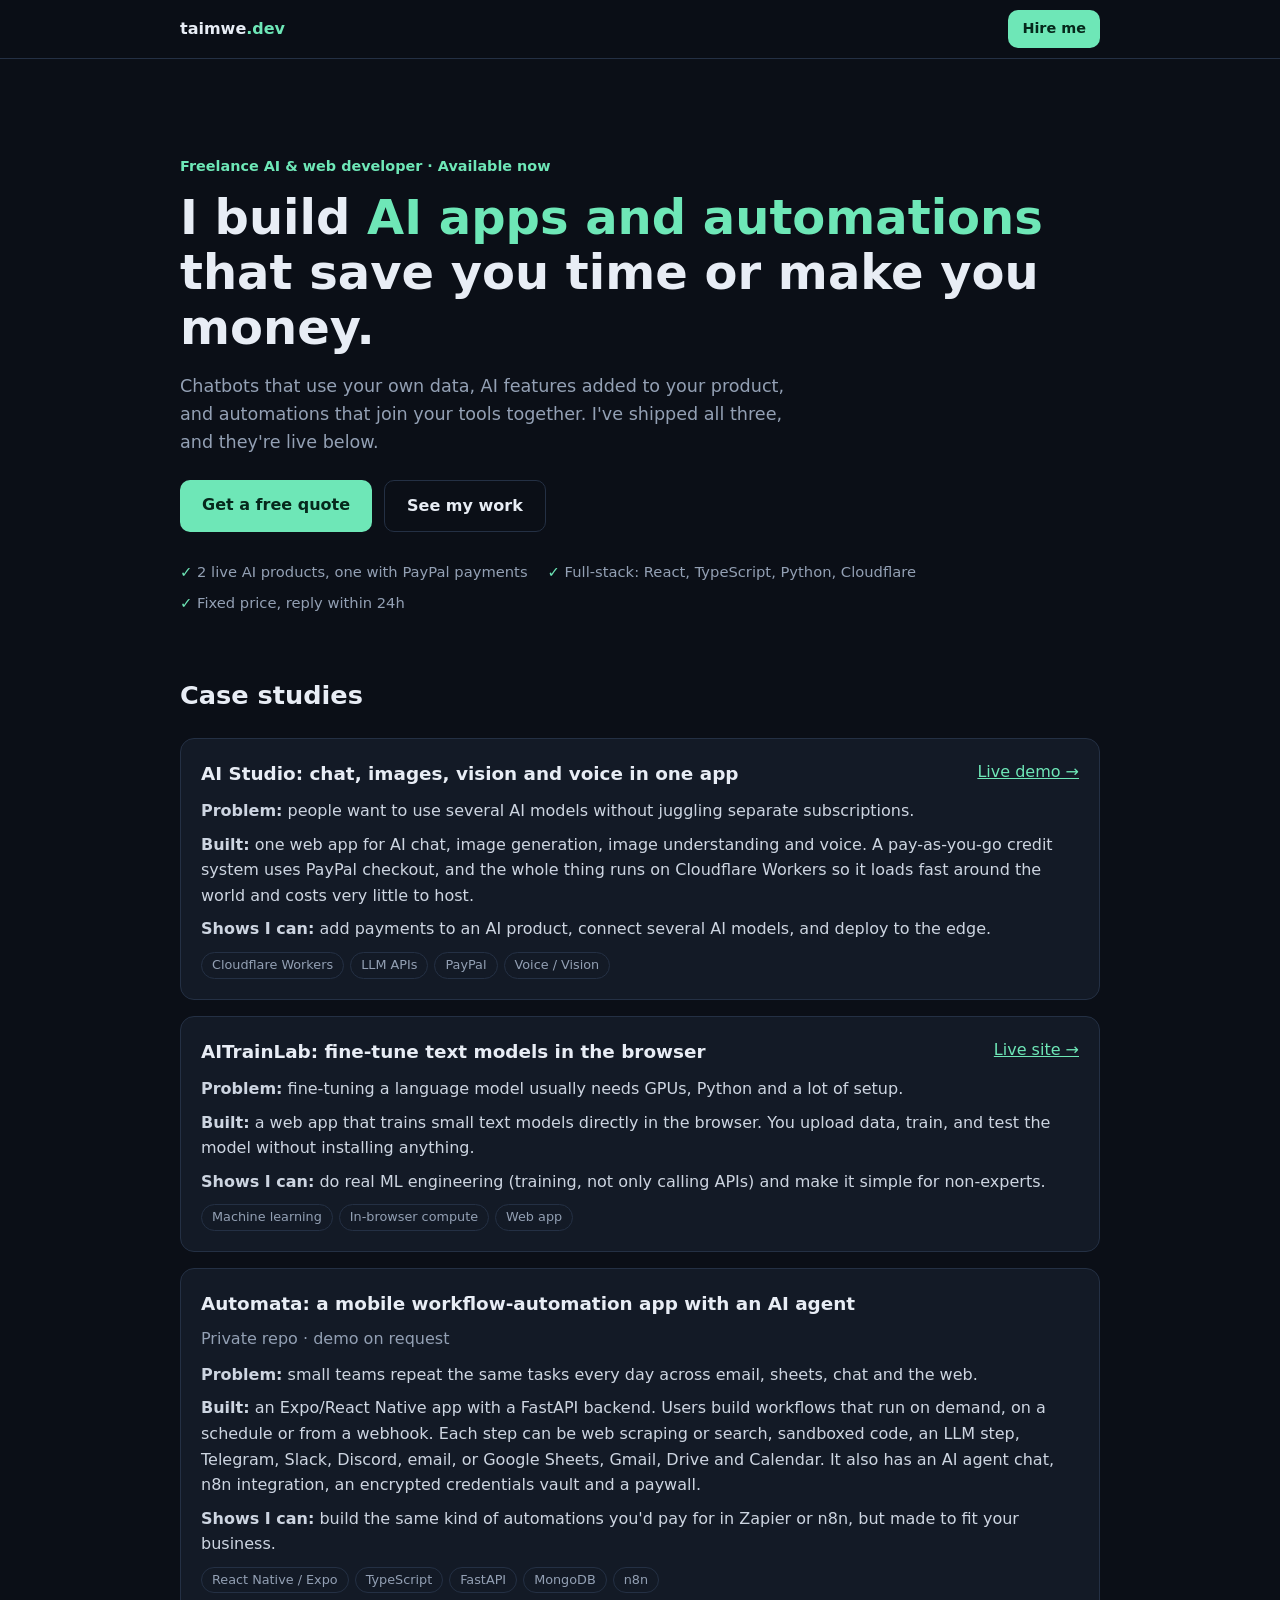
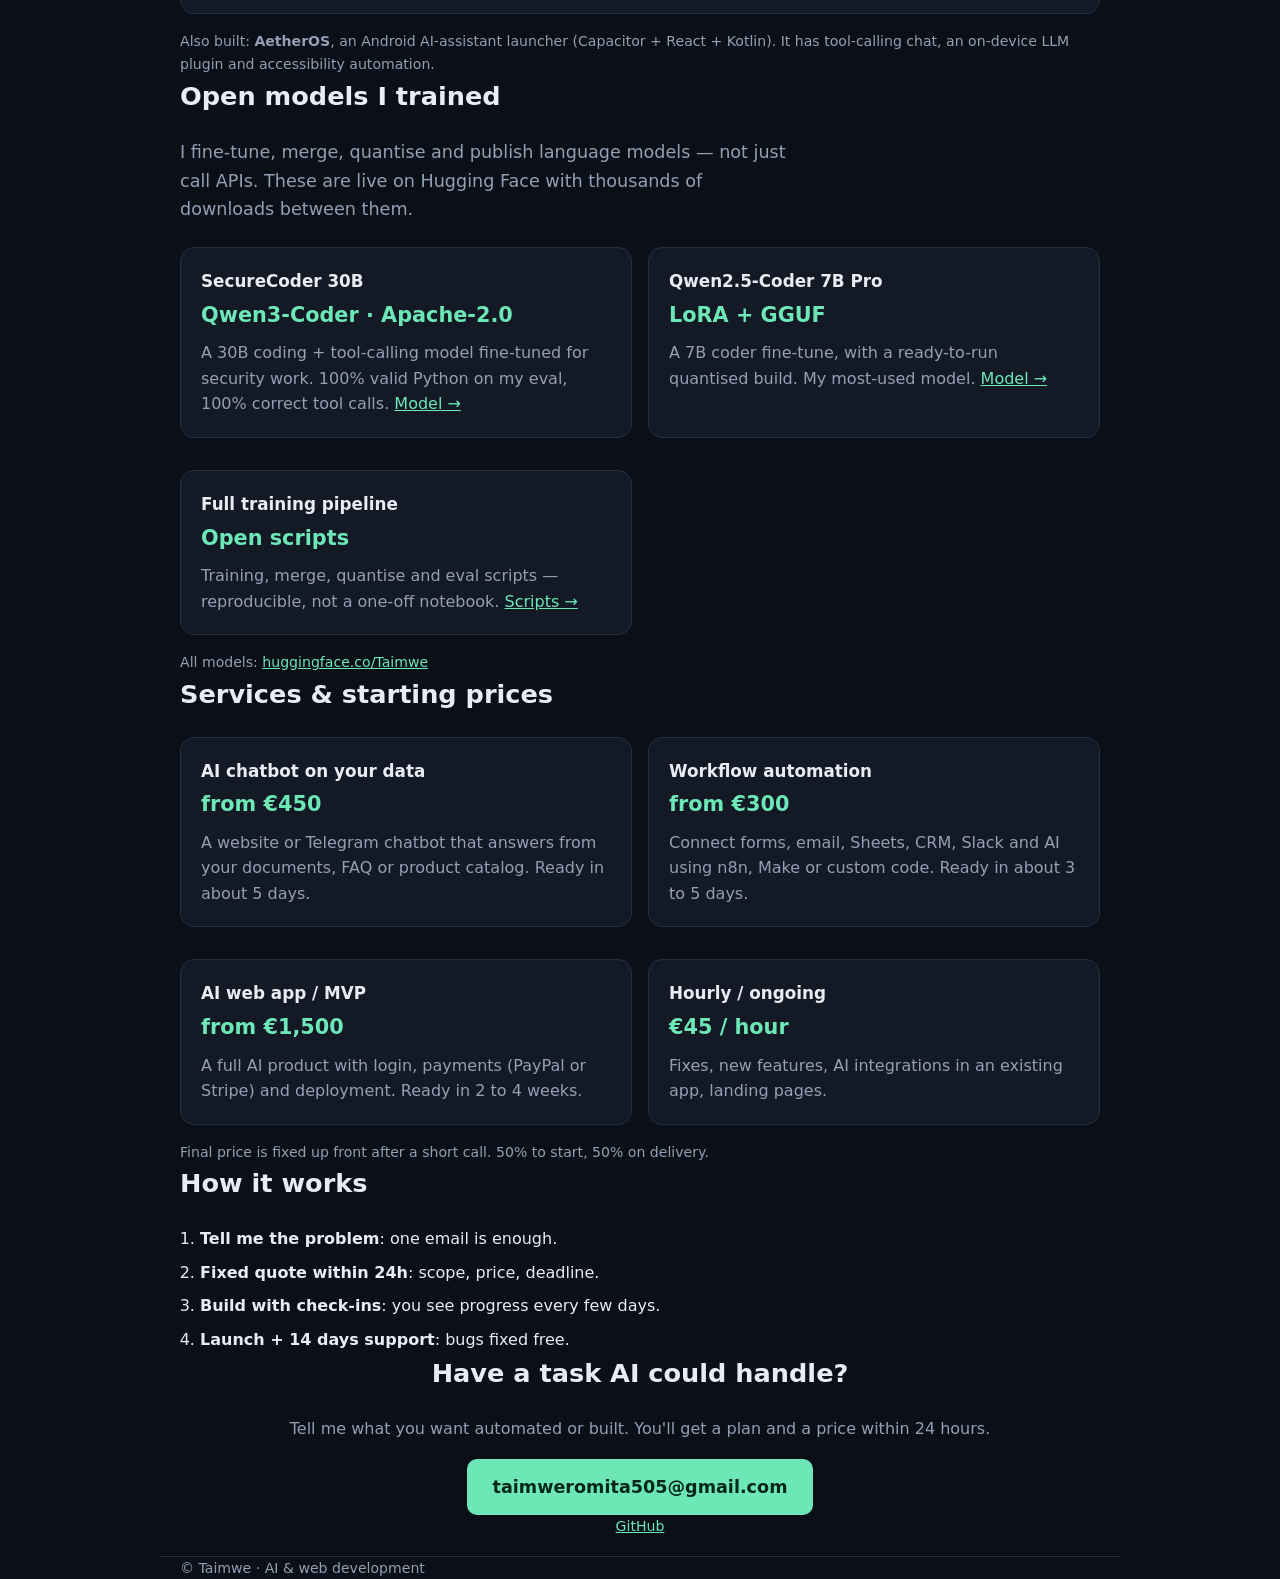
==== commit 7adc9658: "Add 'Open models I trained' section linking Hugging Face models" ====
--- a/index.html
+++ b/index.html
@@ -46,6 +46,17 @@
   <p class="muted small">Also built: <b>AetherOS</b>, an Android AI-assistant launcher (Capacitor + React + Kotlin). It has tool-calling chat, an on-device LLM plugin and accessibility automation.</p>
 </section>
 
+<section id="models" class="wrap">
+  <h2>Open models I trained</h2>
+  <p class="lead">I fine-tune, merge, quantise and publish language models — not just call APIs. These are live on Hugging Face with thousands of downloads between them.</p>
+  <div class="grid">
+    <div class="card"><h3>SecureCoder 30B</h3><p class="price">Qwen3-Coder · Apache-2.0</p><p>A 30B coding + tool-calling model fine-tuned for security work. 100% valid Python on my eval, 100% correct tool calls. <a href="https://huggingface.co/Taimwe/securecoder-30b-pro-v3-merged" target="_blank" rel="noopener">Model →</a></p></div>
+    <div class="card"><h3>Qwen2.5-Coder 7B Pro</h3><p class="price">LoRA + GGUF</p><p>A 7B coder fine-tune, with a ready-to-run quantised build. My most-used model. <a href="https://huggingface.co/Taimwe/qwen2.5-coder-7b-pro-merged" target="_blank" rel="noopener">Model →</a></p></div>
+    <div class="card"><h3>Full training pipeline</h3><p class="price">Open scripts</p><p>Training, merge, quantise and eval scripts — reproducible, not a one-off notebook. <a href="https://huggingface.co/Taimwe/securecoder-scripts" target="_blank" rel="noopener">Scripts →</a></p></div>
+  </div>
+  <p class="muted small">All models: <a href="https://huggingface.co/Taimwe" target="_blank" rel="noopener">huggingface.co/Taimwe</a></p>
+</section>
+
 <section id="services" class="wrap">
   <h2>Services &amp; starting prices</h2>
   <div class="grid">
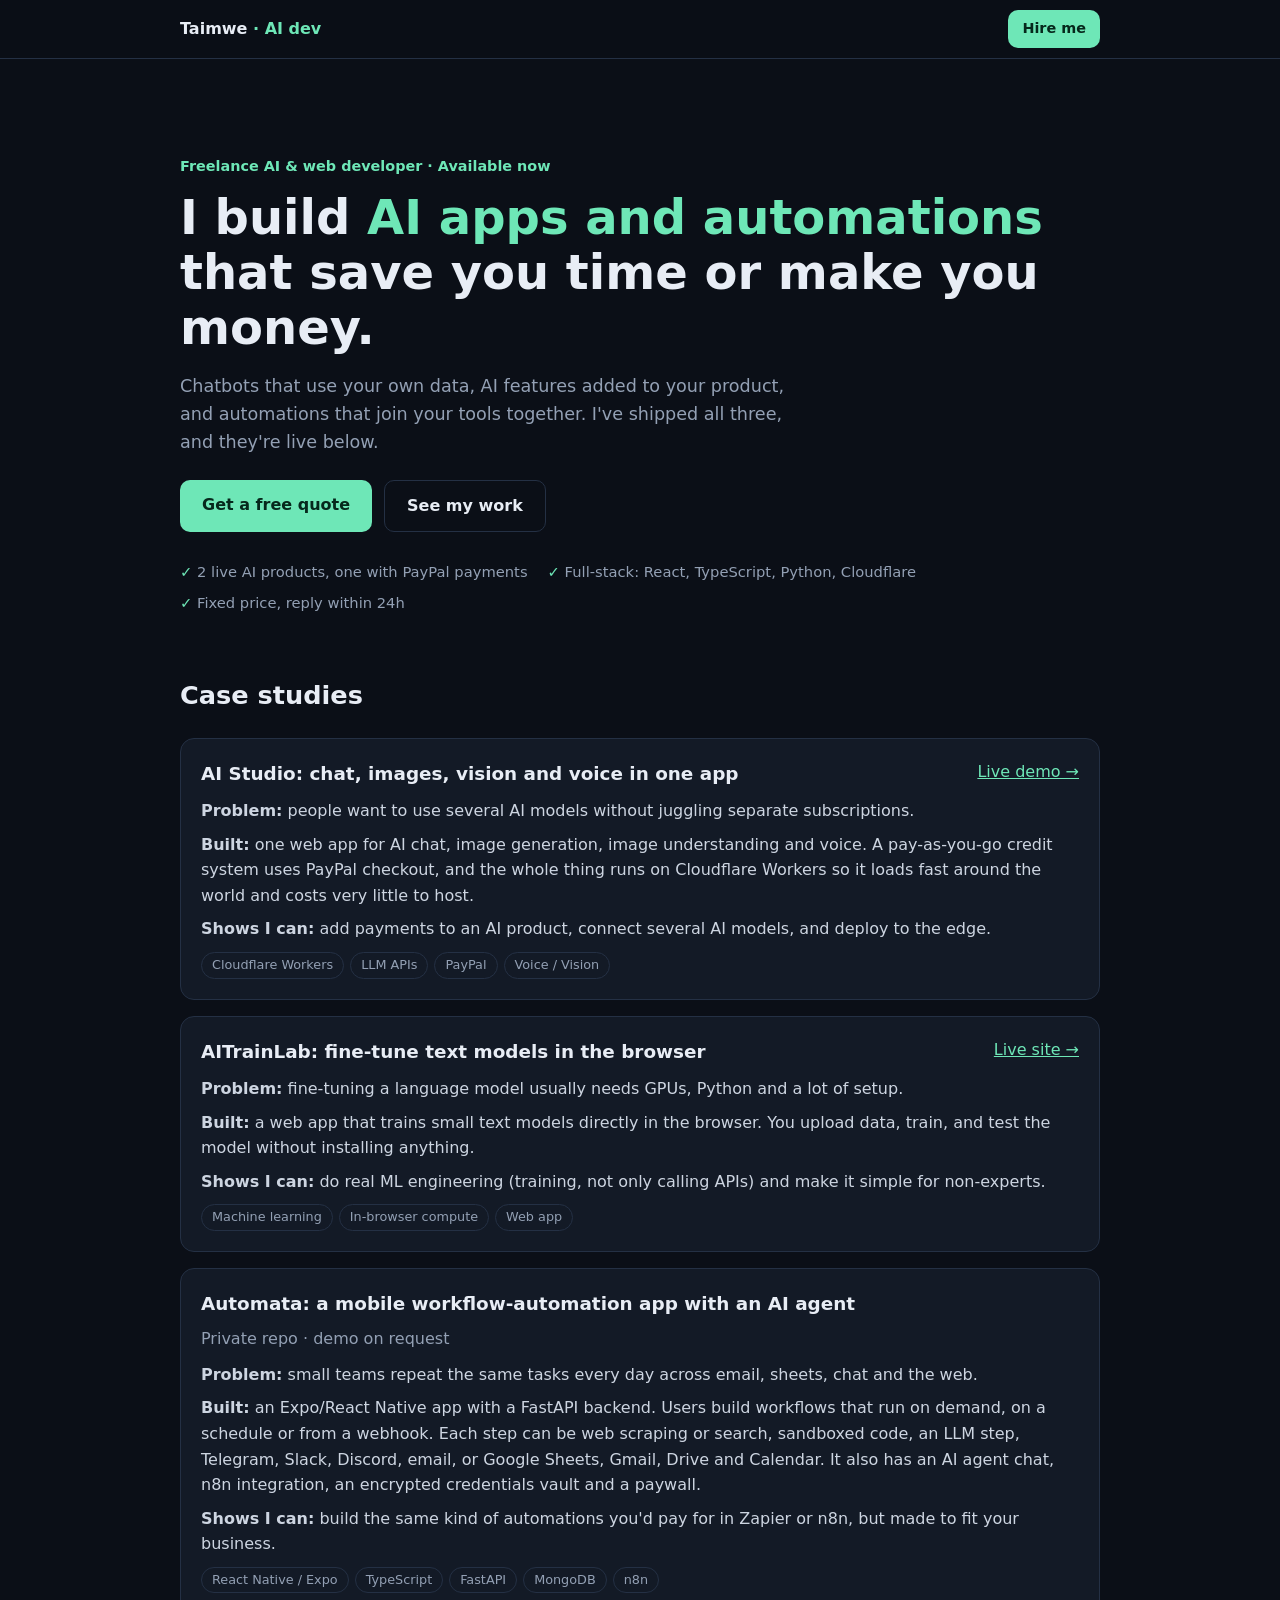
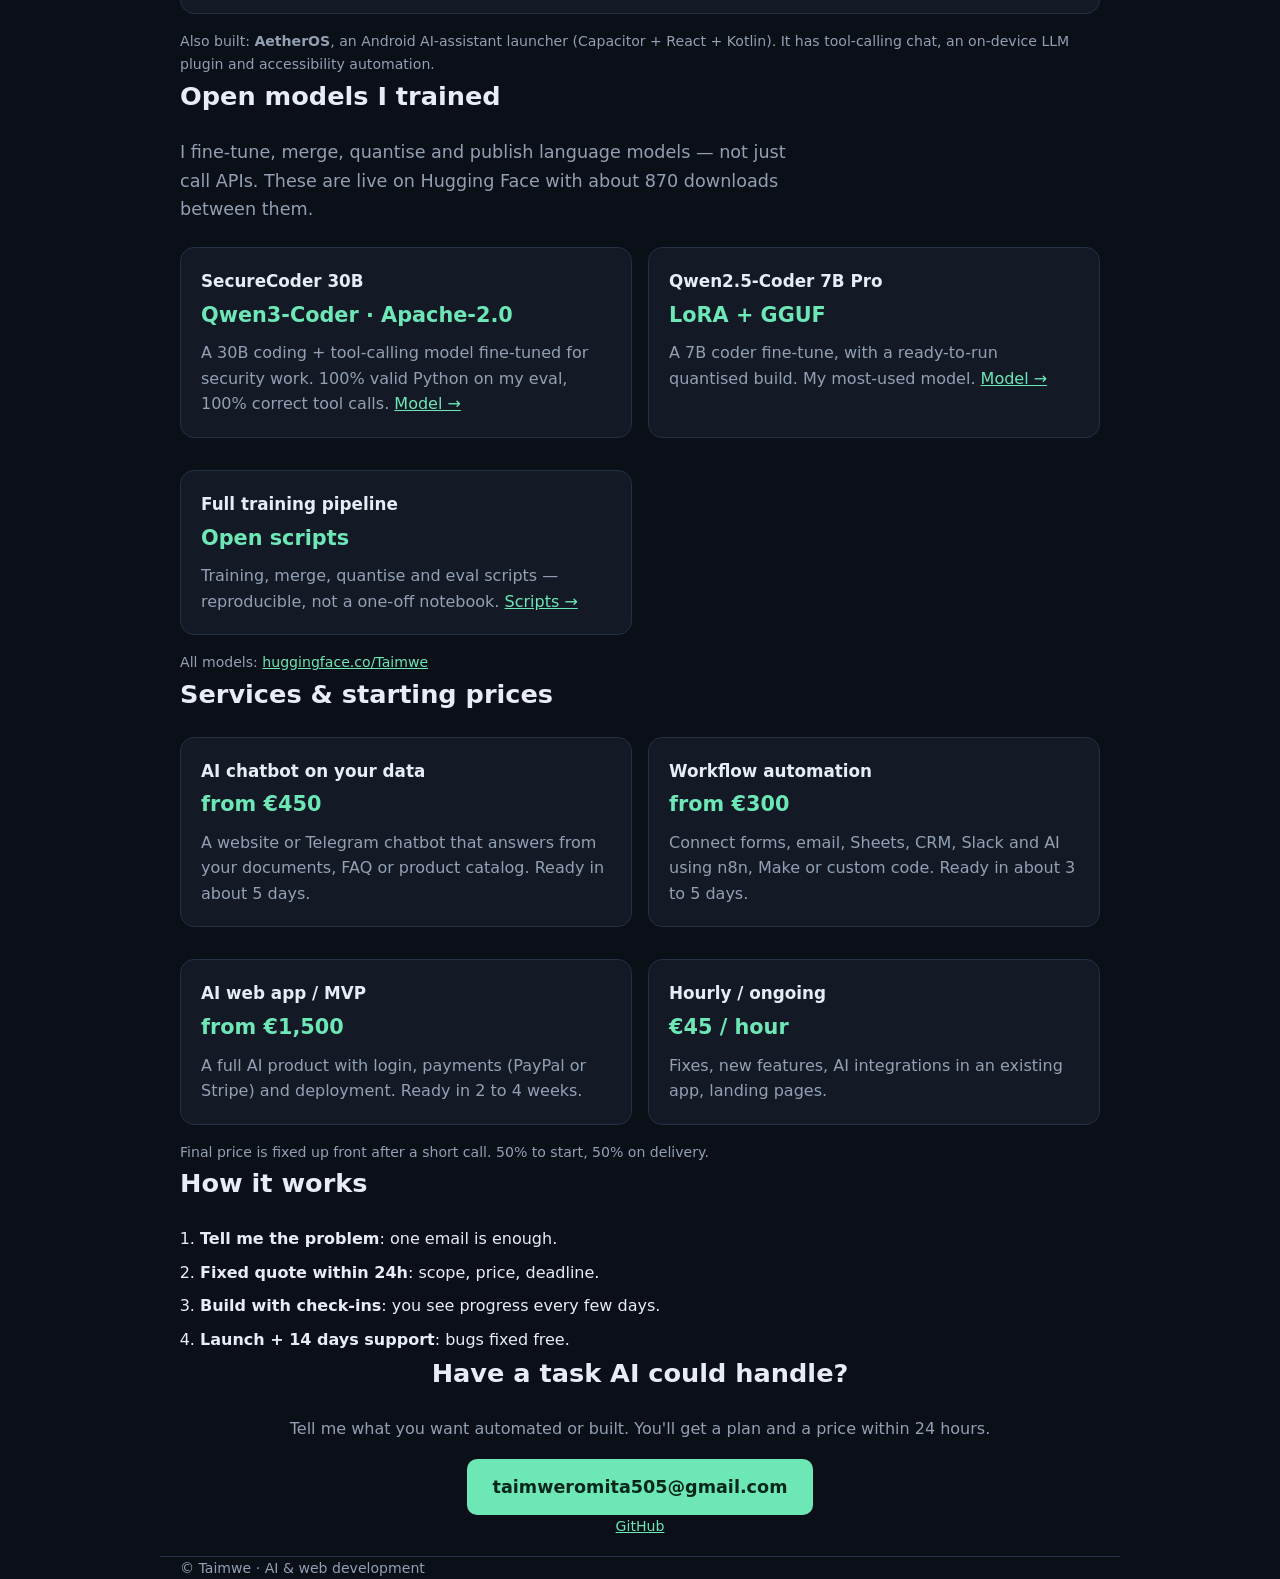
==== commit ed1d9d98: "Accurate download count; drop unowned .dev domain from logo" ====
--- a/index.html
+++ b/index.html
@@ -10,7 +10,7 @@
 <link rel="stylesheet" href="style.css">
 </head>
 <body>
-<nav><div class="wrap nav"><a href="#" class="logo">taimwe<span>.dev</span></a><a class="btn sm" href="#contact">Hire me</a></div></nav>
+<nav><div class="wrap nav"><a href="#" class="logo">Taimwe<span> · AI dev</span></a><a class="btn sm" href="#contact">Hire me</a></div></nav>
 
 <header class="wrap hero">
   <p class="tag">Freelance AI &amp; web developer · Available now</p>
@@ -48,7 +48,7 @@
 
 <section id="models" class="wrap">
   <h2>Open models I trained</h2>
-  <p class="lead">I fine-tune, merge, quantise and publish language models — not just call APIs. These are live on Hugging Face with thousands of downloads between them.</p>
+  <p class="lead">I fine-tune, merge, quantise and publish language models — not just call APIs. These are live on Hugging Face with about 870 downloads between them.</p>
   <div class="grid">
     <div class="card"><h3>SecureCoder 30B</h3><p class="price">Qwen3-Coder · Apache-2.0</p><p>A 30B coding + tool-calling model fine-tuned for security work. 100% valid Python on my eval, 100% correct tool calls. <a href="https://huggingface.co/Taimwe/securecoder-30b-pro-v3-merged" target="_blank" rel="noopener">Model →</a></p></div>
     <div class="card"><h3>Qwen2.5-Coder 7B Pro</h3><p class="price">LoRA + GGUF</p><p>A 7B coder fine-tune, with a ready-to-run quantised build. My most-used model. <a href="https://huggingface.co/Taimwe/qwen2.5-coder-7b-pro-merged" target="_blank" rel="noopener">Model →</a></p></div>
